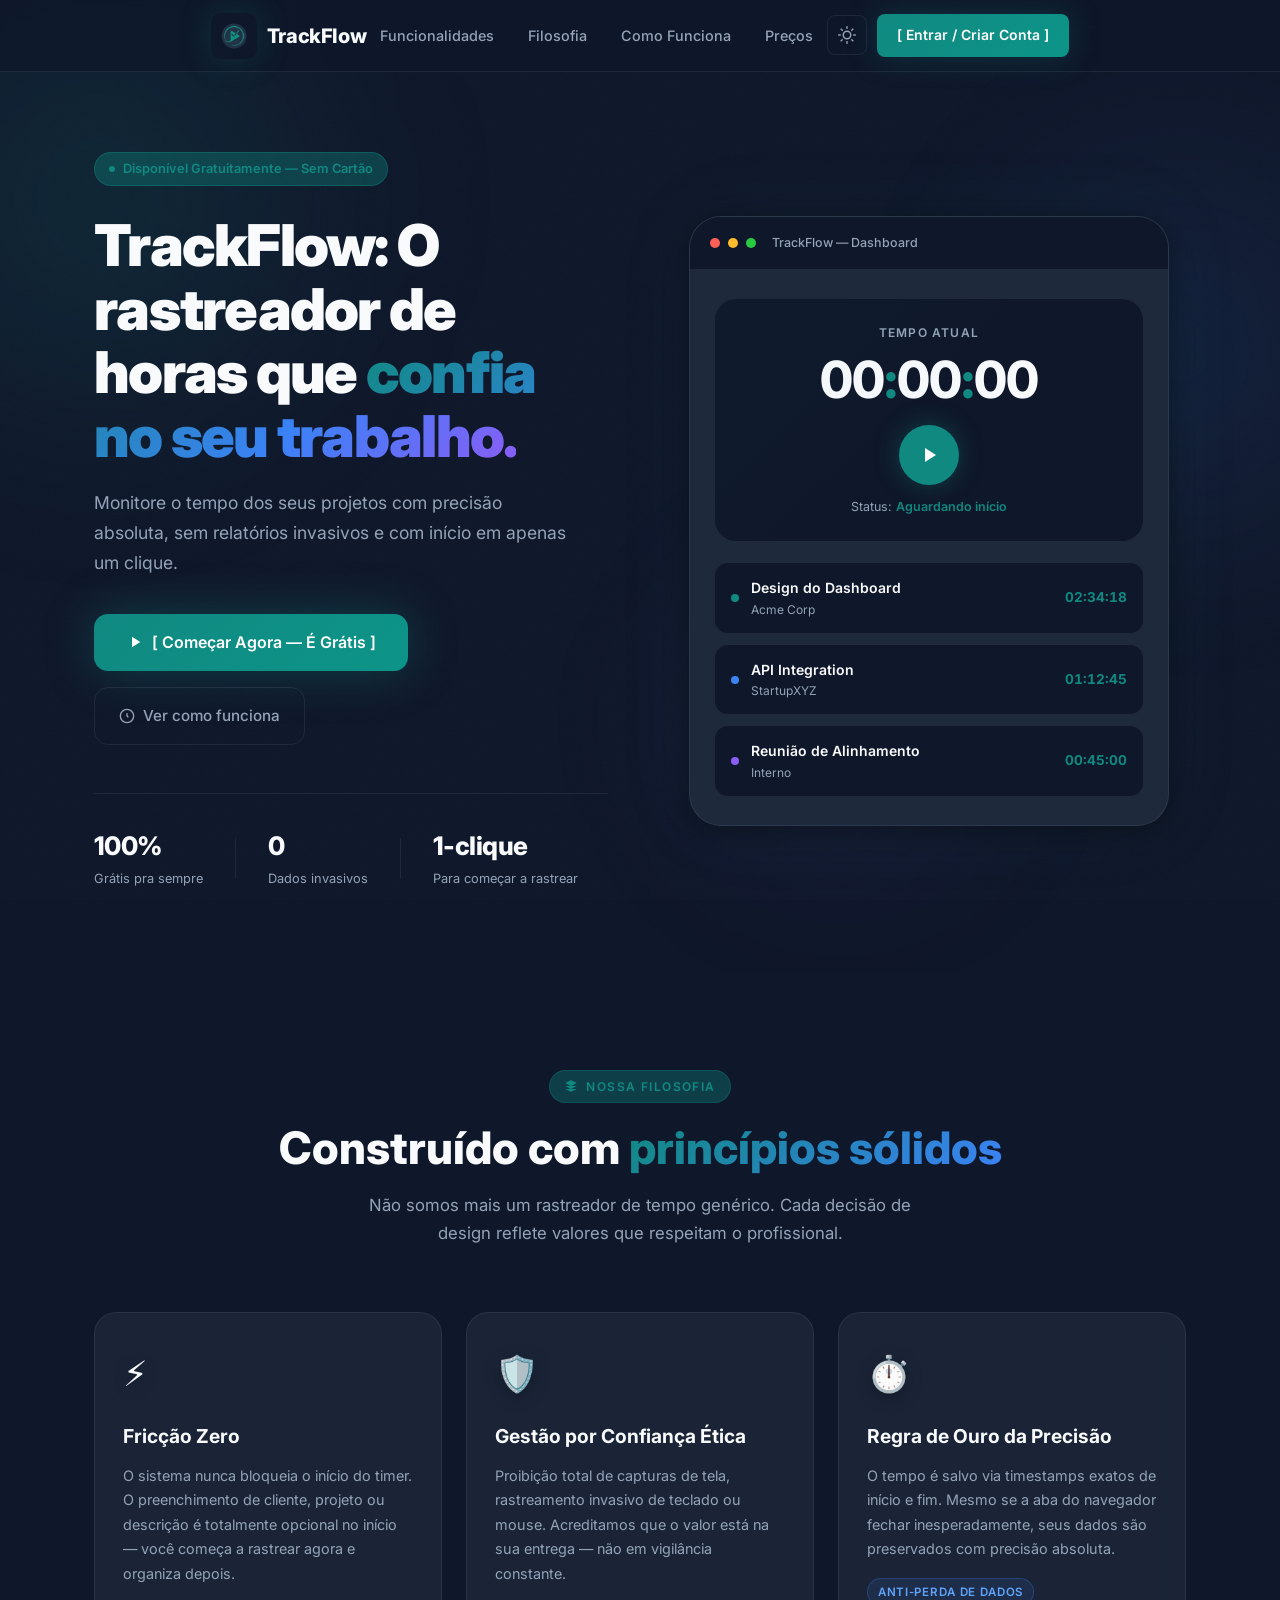
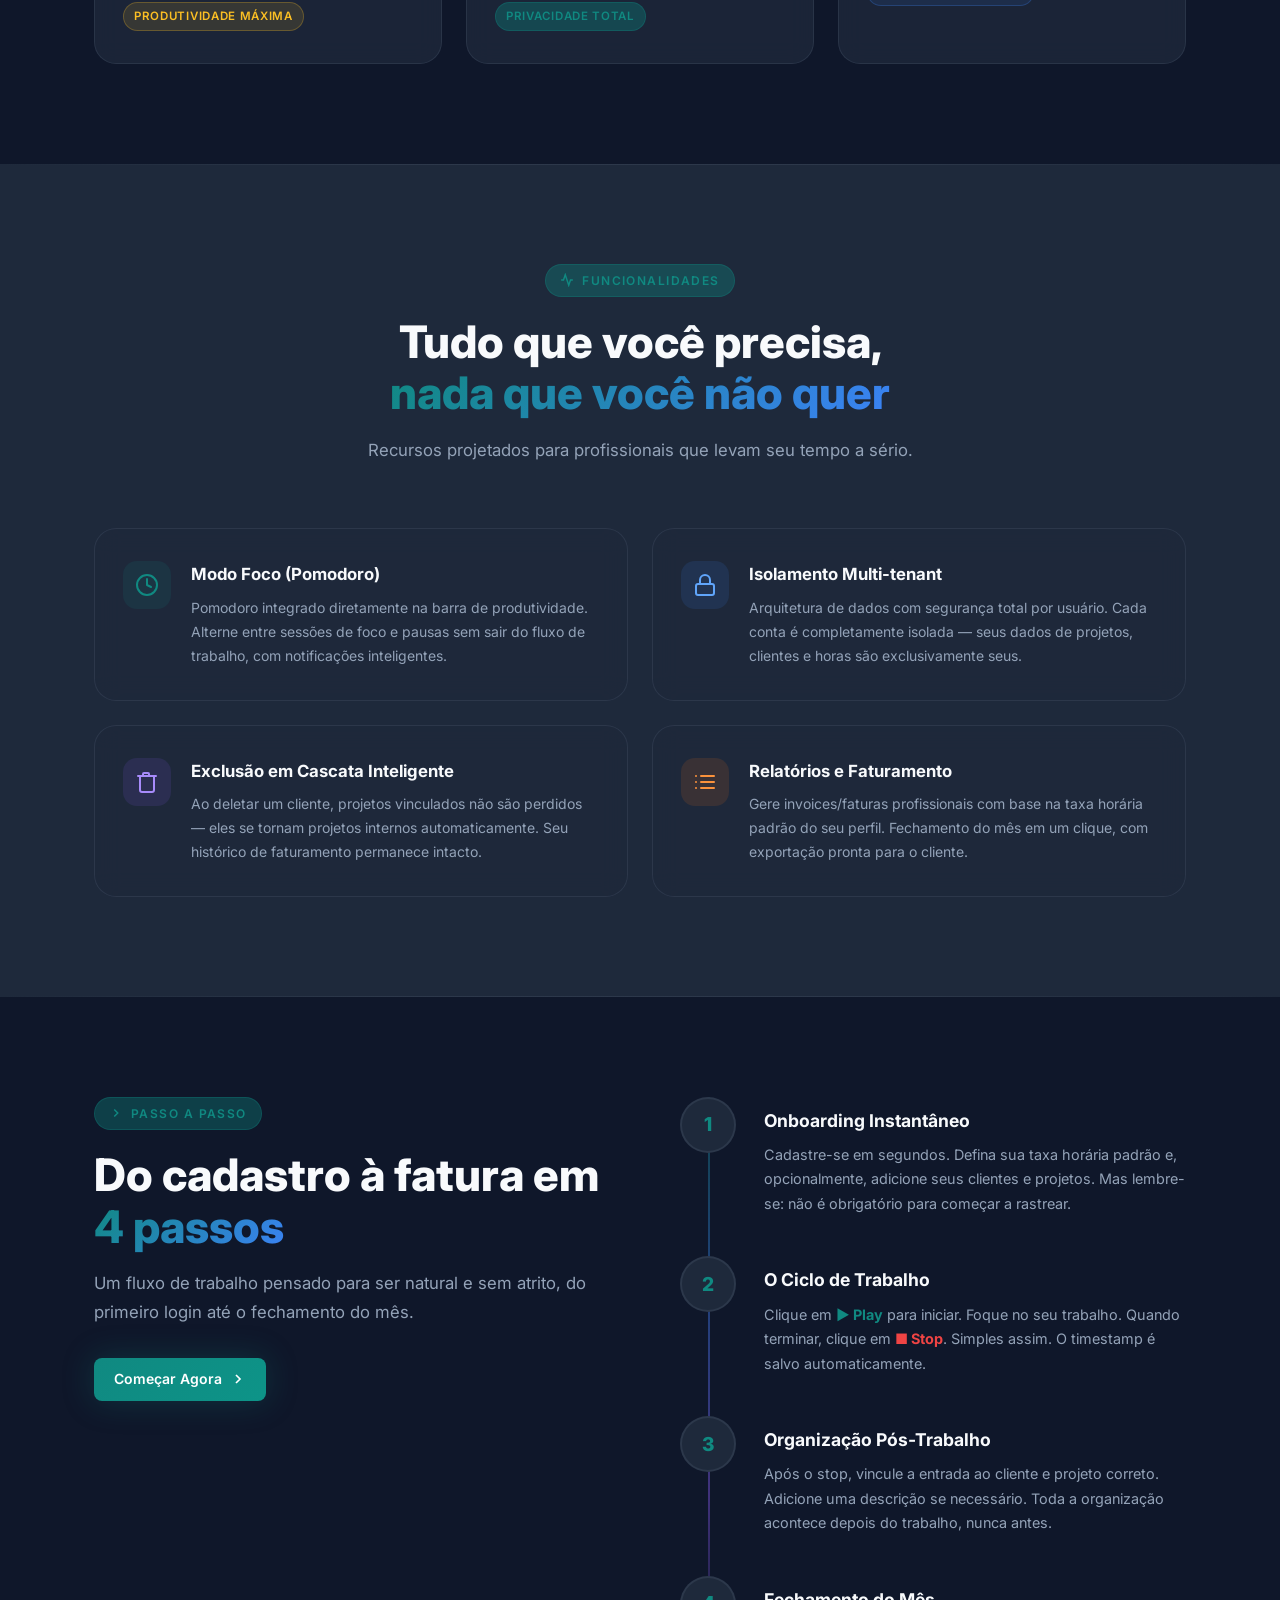
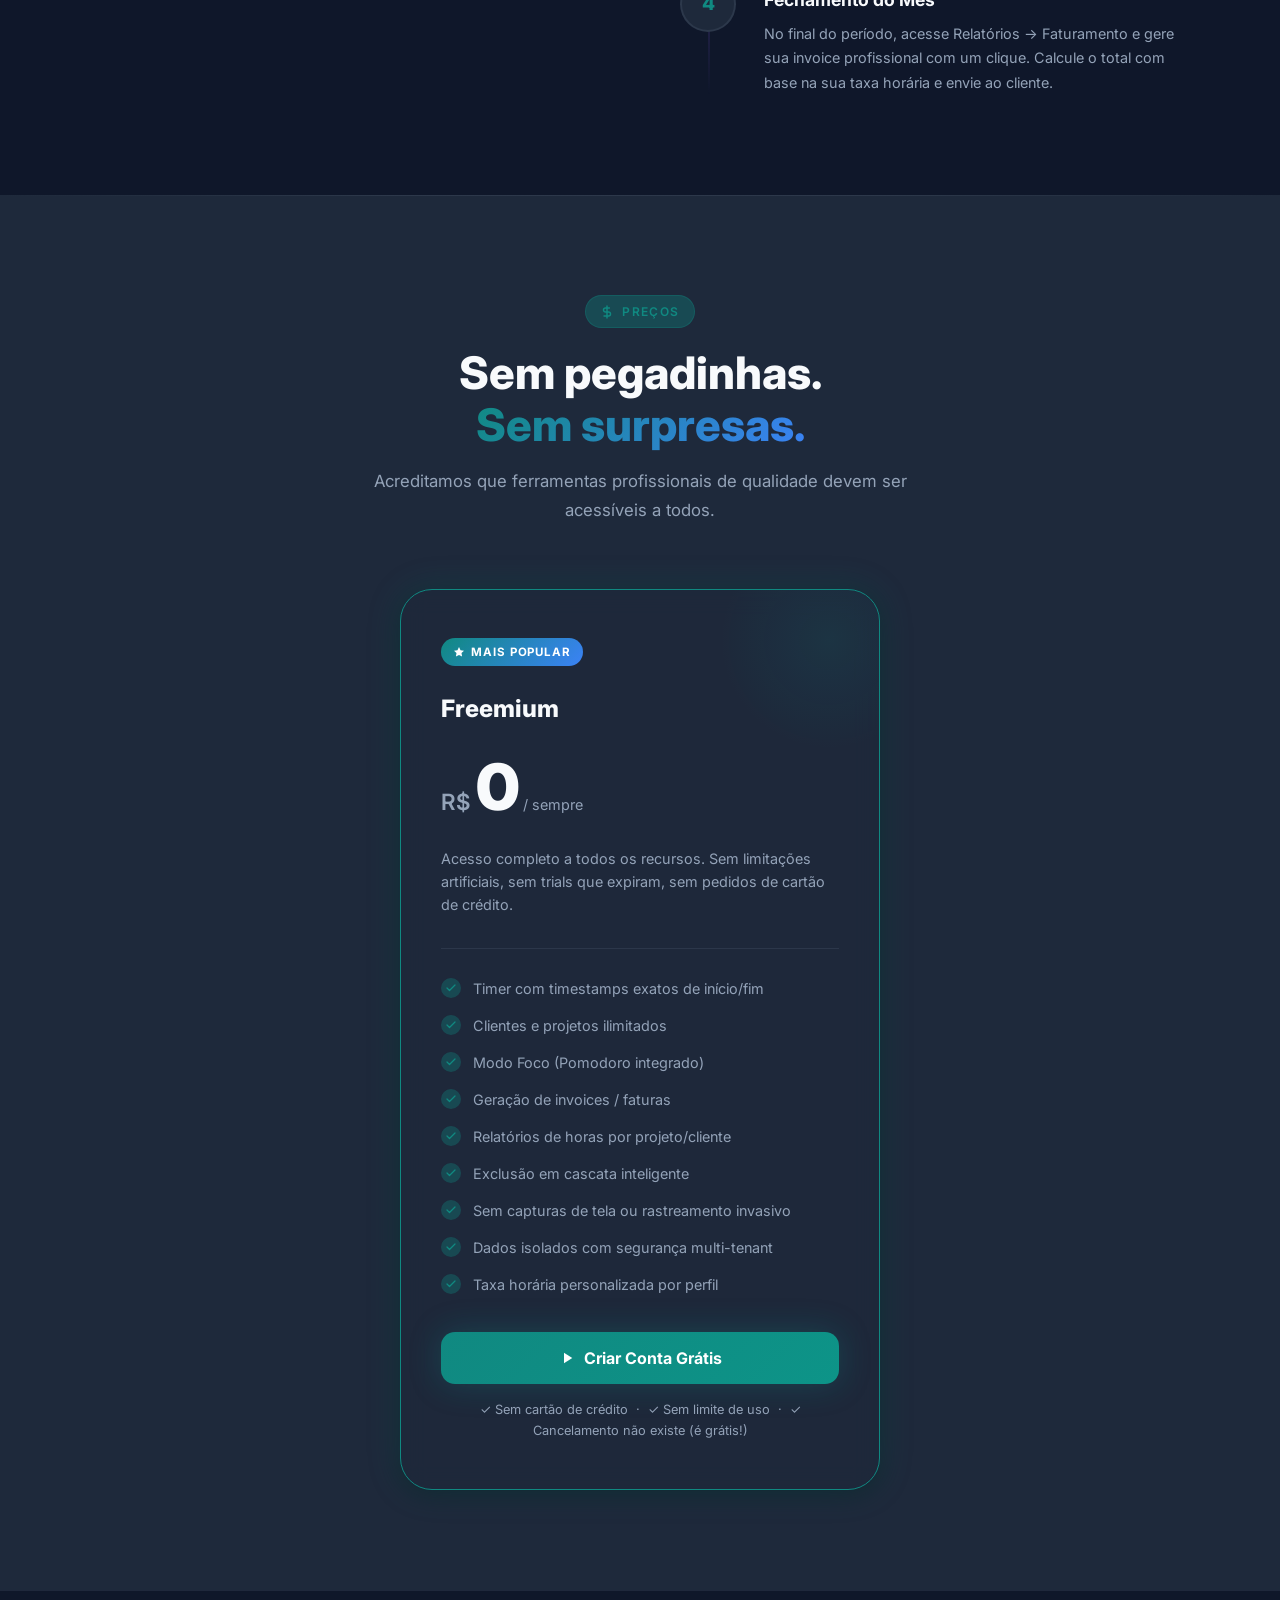
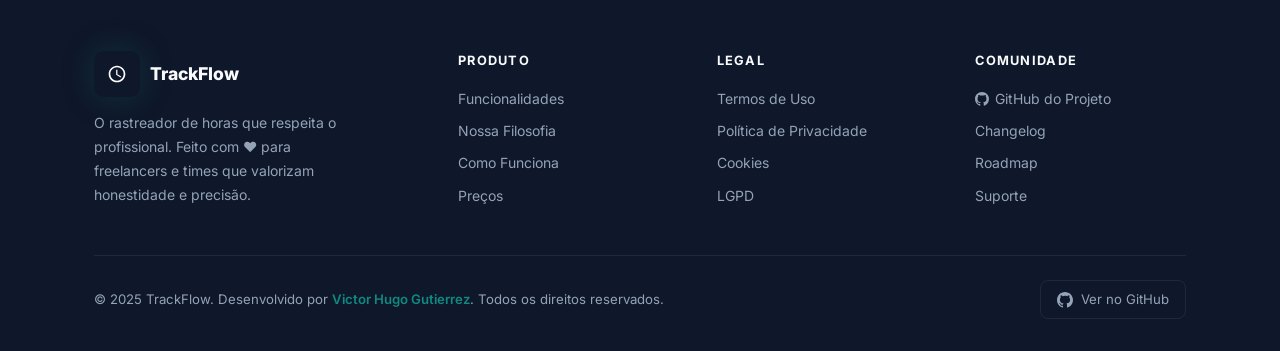
==== public/index.html @ fea6abd0 "feat: Adicionando firebase hosting 2026 05 27  Adicionando firebase hosting" ====
<!doctype html>
<html lang="pt-BR" data-theme="dark">
  <head>
    <meta charset="UTF-8" />
    <meta name="viewport" content="width=device-width, initial-scale=1.0" />
    <meta
      name="description"
      content="TrackFlow — O rastreador de horas que confia no seu trabalho. Monitore o tempo dos seus projetos com precisão absoluta, sem relatórios invasivos e com início em apenas um clique."
    />
    <meta
      name="keywords"
      content="time tracking, rastreador de horas, produtividade, freelancer, projetos, faturamento"
    />
    <meta name="author" content="Victor Hugo Gutierrez" />
    <meta
      property="og:title"
      content="TrackFlow — Rastreador de Horas Profissional"
    />
    <meta
      property="og:description"
      content="Monitore o tempo dos seus projetos com precisão absoluta, sem relatórios invasivos."
    />
    <title>TrackFlow — O rastreador de horas que confia no seu trabalho</title>

    <link rel="preconnect" href="https://fonts.googleapis.com" />
    <link rel="preconnect" href="https://fonts.gstatic.com" crossorigin />
    <link
      href="https://fonts.googleapis.com/css2?family=Inter:wght@300;400;500;600;700;800;900&display=swap"
      rel="stylesheet"
    />
    <link rel="stylesheet" href="css/style.css" />
  </head>

  <body>
    <header id="header" role="banner">
      <div class="container">
        <nav
          class="nav-inner"
          role="navigation"
          aria-label="Navegação principal"
        >
          <a
            href="#hero"
            class="nav-logo"
            aria-label="TrackFlow - Página inicial"
          >
            <div class="nav-logo-icon" aria-hidden="true">
              <img src="images/Trackflow.png" alt="ícone Trackflow" />
            </div>
            TrackFlow
          </a>

          <ul class="nav-links" role="list">
            <li><a href="#funcionalidades">Funcionalidades</a></li>
            <li><a href="#filosofia">Filosofia</a></li>
            <li><a href="#como-funciona">Como Funciona</a></li>
            <li><a href="#precos">Preços</a></li>
          </ul>

          <div class="nav-actions">
            <button
              id="theme-toggle"
              aria-label="Alternar tema claro/escuro"
              title="Alternar tema"
            >
              <svg
                id="icon-sun"
                viewBox="0 0 24 24"
                fill="none"
                stroke="currentColor"
                stroke-width="2"
                stroke-linecap="round"
                stroke-linejoin="round"
                aria-hidden="true"
              >
                <circle cx="12" cy="12" r="5" />
                <line x1="12" y1="1" x2="12" y2="3" />
                <line x1="12" y1="21" x2="12" y2="23" />
                <line x1="4.22" y1="4.22" x2="5.64" y2="5.64" />
                <line x1="18.36" y1="18.36" x2="19.78" y2="19.78" />
                <line x1="1" y1="12" x2="3" y2="12" />
                <line x1="21" y1="12" x2="23" y2="12" />
                <line x1="4.22" y1="19.78" x2="5.64" y2="18.36" />
                <line x1="18.36" y1="5.64" x2="19.78" y2="4.22" />
              </svg>
              <svg
                id="icon-moon"
                viewBox="0 0 24 24"
                fill="none"
                stroke="currentColor"
                stroke-width="2"
                stroke-linecap="round"
                stroke-linejoin="round"
                aria-hidden="true"
                style="display: none"
              >
                <path d="M21 12.79A9 9 0 1 1 11.21 3 7 7 0 0 0 21 12.79z" />
              </svg>
            </button>

            <a href="./login.html" class="btn-cta nav-cta" id="nav-cta">
              [ Entrar / Criar Conta ]
            </a>

            <button
              class="hamburger"
              id="hamburger"
              aria-label="Abrir menu"
              aria-expanded="false"
              aria-controls="mobile-menu"
            >
              <span></span>
              <span></span>
              <span></span>
            </button>
          </div>
        </nav>
      </div>
    </header>

    <!-- Mobile Menu -->
    <nav
      id="mobile-menu"
      class="mobile-menu"
      role="navigation"
      aria-label="Menu mobile"
      aria-hidden="true"
    >
      <a href="#funcionalidades">Funcionalidades</a>
      <a href="#filosofia">Filosofia</a>
      <a href="#como-funciona">Como Funciona</a>
      <a href="#precos">Preços</a>
      <a href="#precos" class="btn-cta">[ Entrar / Criar Conta ]</a>
    </nav>

    <main>
      <!-- ==================== HERO ==================== -->
      <section id="hero" aria-labelledby="hero-title">
        <div class="hero-blob hero-blob-1" aria-hidden="true"></div>
        <div class="hero-blob hero-blob-2" aria-hidden="true"></div>
        <div class="hero-blob hero-blob-3" aria-hidden="true"></div>

        <div class="container">
          <div class="hero-inner">
            <div class="hero-content">
              <div class="hero-badge" aria-label="Disponível gratuitamente">
                <span class="hero-badge-dot" aria-hidden="true"></span>
                Disponível Gratuitamente — Sem Cartão
              </div>

              <h1 class="hero-title" id="hero-title">
                TrackFlow: O rastreador de horas que
                <span class="highlight">confia no seu trabalho.</span>
              </h1>

              <p class="hero-subtitle">
                Monitore o tempo dos seus projetos com precisão absoluta, sem
                relatórios invasivos e com início em apenas um clique.
              </p>

              <div class="hero-cta-group">
                <a
                  href="#precos"
                  class="btn-cta btn-cta-large"
                  id="hero-cta-btn"
                >
                  <svg
                    width="18"
                    height="18"
                    viewBox="0 0 24 24"
                    fill="currentColor"
                    aria-hidden="true"
                  >
                    <path d="M8 5v14l11-7z" />
                  </svg>
                  [ Começar Agora — É Grátis ]
                </a>
                <a href="#como-funciona" class="btn-secondary">
                  <svg
                    width="16"
                    height="16"
                    viewBox="0 0 24 24"
                    fill="none"
                    stroke="currentColor"
                    stroke-width="2"
                    aria-hidden="true"
                  >
                    <circle cx="12" cy="12" r="10" />
                    <polyline points="12,8 12,12 14,14" />
                  </svg>
                  Ver como funciona
                </a>
              </div>

              <div
                class="hero-stats"
                role="list"
                aria-label="Estatísticas do produto"
              >
                <div class="hero-stat" role="listitem">
                  <div class="hero-stat-num">100%</div>
                  <div class="hero-stat-label">Grátis pra sempre</div>
                </div>
                <div class="stat-divider" aria-hidden="true"></div>
                <div class="hero-stat" role="listitem">
                  <div class="hero-stat-num">0</div>
                  <div class="hero-stat-label">Dados invasivos</div>
                </div>
                <div class="stat-divider" aria-hidden="true"></div>
                <div class="hero-stat" role="listitem">
                  <div class="hero-stat-num">1-clique</div>
                  <div class="hero-stat-label">Para começar a rastrear</div>
                </div>
              </div>
            </div>

            <!-- App Mockup -->
            <div class="hero-mockup" aria-hidden="true">
              <div class="mockup-glow"></div>
              <div class="app-window">
                <div class="app-window-bar">
                  <span class="window-dot red"></span>
                  <span class="window-dot yellow"></span>
                  <span class="window-dot green"></span>
                  <span class="window-title">TrackFlow — Dashboard</span>
                </div>
                <div class="app-content">
                  <div class="timer-widget">
                    <div class="timer-label">Tempo Atual</div>
                    <div
                      class="timer-display"
                      id="mockup-timer"
                      aria-live="polite"
                    >
                      <span id="timer-h">00</span><span class="colon">:</span
                      ><span id="timer-m">00</span><span class="colon">:</span
                      ><span id="timer-s">00</span>
                    </div>
                    <button
                      class="timer-btn"
                      id="mockup-play-btn"
                      aria-label="Iniciar ou parar cronômetro"
                    >
                      <!-- Play Icon -->
                      <svg
                        id="play-icon"
                        viewBox="0 0 24 24"
                        aria-hidden="true"
                      >
                        <path d="M8 5v14l11-7z" />
                      </svg>
                      <!-- Stop Icon -->
                      <svg
                        id="stop-icon"
                        viewBox="0 0 24 24"
                        aria-hidden="true"
                        style="display: none"
                      >
                        <rect x="6" y="6" width="12" height="12" />
                      </svg>
                    </button>
                    <div class="timer-status" id="timer-status">
                      Status: <span>Aguardando início</span>
                    </div>
                  </div>

                  <div
                    class="project-list"
                    role="list"
                    aria-label="Entradas de tempo recentes"
                  >
                    <div class="project-item" role="listitem">
                      <div class="project-info">
                        <div
                          class="project-color"
                          style="background: #108981"
                        ></div>
                        <div>
                          <div class="project-name">Design do Dashboard</div>
                          <div class="project-client">Acme Corp</div>
                        </div>
                      </div>
                      <div class="project-time">02:34:18</div>
                    </div>
                    <div class="project-item" role="listitem">
                      <div class="project-info">
                        <div
                          class="project-color"
                          style="background: #3b82f6"
                        ></div>
                        <div>
                          <div class="project-name">API Integration</div>
                          <div class="project-client">StartupXYZ</div>
                        </div>
                      </div>
                      <div class="project-time">01:12:45</div>
                    </div>
                    <div class="project-item" role="listitem">
                      <div class="project-info">
                        <div
                          class="project-color"
                          style="background: #8b5cf6"
                        ></div>
                        <div>
                          <div class="project-name">Reunião de Alinhamento</div>
                          <div class="project-client">Interno</div>
                        </div>
                      </div>
                      <div class="project-time">00:45:00</div>
                    </div>
                  </div>
                </div>
              </div>
            </div>
          </div>
        </div>
      </section>

      <!-- ==================== PHILOSOPHY ==================== -->
      <section id="filosofia" aria-labelledby="filosofia-title">
        <div class="container">
          <header class="section-header reveal">
            <div class="section-label" aria-hidden="true">
              <svg
                width="14"
                height="14"
                viewBox="0 0 24 24"
                fill="currentColor"
              >
                <path
                  d="M12 2L2 7l10 5 10-5-10-5zM2 17l10 5 10-5M2 12l10 5 10-5"
                />
              </svg>
              Nossa Filosofia
            </div>
            <h2 class="section-title" id="filosofia-title">
              Construído com
              <span class="gradient-text">princípios sólidos</span>
            </h2>
            <p class="section-sub">
              Não somos mais um rastreador de tempo genérico. Cada decisão de
              design reflete valores que respeitam o profissional.
            </p>
          </header>

          <div class="philosophy-grid">
            <article class="phil-card reveal reveal-delay-1">
              <span class="phil-icon" role="img" aria-label="Raio elétrico"
                >⚡</span
              >
              <h3 class="phil-title">Fricção Zero</h3>
              <p class="phil-desc">
                O sistema nunca bloqueia o início do timer. O preenchimento de
                cliente, projeto ou descrição é totalmente opcional no início —
                você começa a rastrear agora e organiza depois.
              </p>
              <span class="phil-tag yellow">Produtividade Máxima</span>
            </article>

            <article class="phil-card reveal reveal-delay-2">
              <span class="phil-icon" role="img" aria-label="Escudo">🛡️</span>
              <h3 class="phil-title">Gestão por Confiança Ética</h3>
              <p class="phil-desc">
                Proibição total de capturas de tela, rastreamento invasivo de
                teclado ou mouse. Acreditamos que o valor está na sua entrega —
                não em vigilância constante.
              </p>
              <span class="phil-tag green">Privacidade Total</span>
            </article>

            <article class="phil-card reveal reveal-delay-3">
              <span class="phil-icon" role="img" aria-label="Cronômetro"
                >⏱️</span
              >
              <h3 class="phil-title">Regra de Ouro da Precisão</h3>
              <p class="phil-desc">
                O tempo é salvo via timestamps exatos de início e fim. Mesmo se
                a aba do navegador fechar inesperadamente, seus dados são
                preservados com precisão absoluta.
              </p>
              <span class="phil-tag blue">Anti-perda de Dados</span>
            </article>
          </div>
        </div>
      </section>

      <!-- ==================== FEATURES ==================== -->
      <section id="funcionalidades" aria-labelledby="funcionalidades-title">
        <div class="container">
          <header class="section-header reveal">
            <div class="section-label" aria-hidden="true">
              <svg
                width="14"
                height="14"
                viewBox="0 0 24 24"
                fill="none"
                stroke="currentColor"
                stroke-width="2.5"
              >
                <polyline points="22 12 18 12 15 21 9 3 6 12 2 12" />
              </svg>
              Funcionalidades
            </div>
            <h2 class="section-title" id="funcionalidades-title">
              Tudo que você precisa,<br /><span class="gradient-text"
                >nada que você não quer</span
              >
            </h2>
            <p class="section-sub">
              Recursos projetados para profissionais que levam seu tempo a
              sério.
            </p>
          </header>

          <div class="features-grid">
            <article class="feature-card reveal reveal-delay-1">
              <div class="feature-icon-wrap feat-teal" aria-hidden="true">
                <svg
                  viewBox="0 0 24 24"
                  fill="none"
                  stroke="currentColor"
                  stroke-width="2"
                  stroke-linecap="round"
                  stroke-linejoin="round"
                >
                  <circle cx="12" cy="12" r="10" />
                  <polyline points="12,6 12,12 16,14" />
                </svg>
              </div>
              <div class="feature-body">
                <h3 class="feature-title">Modo Foco (Pomodoro)</h3>
                <p class="feature-desc">
                  Pomodoro integrado diretamente na barra de produtividade.
                  Alterne entre sessões de foco e pausas sem sair do fluxo de
                  trabalho, com notificações inteligentes.
                </p>
              </div>
            </article>

            <article class="feature-card reveal reveal-delay-2">
              <div class="feature-icon-wrap feat-blue" aria-hidden="true">
                <svg
                  viewBox="0 0 24 24"
                  fill="none"
                  stroke="currentColor"
                  stroke-width="2"
                  stroke-linecap="round"
                  stroke-linejoin="round"
                >
                  <rect x="3" y="11" width="18" height="11" rx="2" ry="2" />
                  <path d="M7 11V7a5 5 0 0 1 10 0v4" />
                </svg>
              </div>
              <div class="feature-body">
                <h3 class="feature-title">Isolamento Multi-tenant</h3>
                <p class="feature-desc">
                  Arquitetura de dados com segurança total por usuário. Cada
                  conta é completamente isolada — seus dados de projetos,
                  clientes e horas são exclusivamente seus.
                </p>
              </div>
            </article>

            <article class="feature-card reveal reveal-delay-1">
              <div class="feature-icon-wrap feat-purple" aria-hidden="true">
                <svg
                  viewBox="0 0 24 24"
                  fill="none"
                  stroke="currentColor"
                  stroke-width="2"
                  stroke-linecap="round"
                  stroke-linejoin="round"
                >
                  <polyline points="3 6 5 6 21 6" />
                  <path
                    d="M19 6v14a2 2 0 0 1-2 2H7a2 2 0 0 1-2-2V6m3 0V4a1 1 0 0 1 1-1h4a1 1 0 0 1 1 1v2"
                  />
                </svg>
              </div>
              <div class="feature-body">
                <h3 class="feature-title">Exclusão em Cascata Inteligente</h3>
                <p class="feature-desc">
                  Ao deletar um cliente, projetos vinculados não são perdidos —
                  eles se tornam projetos internos automaticamente. Seu
                  histórico de faturamento permanece intacto.
                </p>
              </div>
            </article>

            <article class="feature-card reveal reveal-delay-2">
              <div class="feature-icon-wrap feat-orange" aria-hidden="true">
                <svg
                  viewBox="0 0 24 24"
                  fill="none"
                  stroke="currentColor"
                  stroke-width="2"
                  stroke-linecap="round"
                  stroke-linejoin="round"
                >
                  <line x1="8" y1="6" x2="21" y2="6" />
                  <line x1="8" y1="12" x2="21" y2="12" />
                  <line x1="8" y1="18" x2="21" y2="18" />
                  <line x1="3" y1="6" x2="3.01" y2="6" />
                  <line x1="3" y1="12" x2="3.01" y2="12" />
                  <line x1="3" y1="18" x2="3.01" y2="18" />
                </svg>
              </div>
              <div class="feature-body">
                <h3 class="feature-title">Relatórios e Faturamento</h3>
                <p class="feature-desc">
                  Gere invoices/faturas profissionais com base na taxa horária
                  padrão do seu perfil. Fechamento do mês em um clique, com
                  exportação pronta para o cliente.
                </p>
              </div>
            </article>
          </div>
        </div>
      </section>

      <!-- ==================== HOW IT WORKS ==================== -->
      <section id="como-funciona" aria-labelledby="como-funciona-title">
        <div class="container">
          <div
            style="
              display: grid;
              grid-template-columns: 1fr 1fr;
              gap: 80px;
              align-items: start;
            "
          >
            <header class="reveal" style="position: sticky; top: 120px">
              <div class="section-label" aria-hidden="true">
                <svg
                  width="14"
                  height="14"
                  viewBox="0 0 24 24"
                  fill="none"
                  stroke="currentColor"
                  stroke-width="2.5"
                >
                  <polyline points="9 18 15 12 9 6" />
                </svg>
                Passo a Passo
              </div>
              <h2 class="section-title" id="como-funciona-title">
                Do cadastro à fatura em
                <span class="gradient-text">4 passos</span>
              </h2>
              <p class="section-sub" style="margin-bottom: 32px">
                Um fluxo de trabalho pensado para ser natural e sem atrito, do
                primeiro login até o fechamento do mês.
              </p>
              <a href="#precos" class="btn-cta" style="display: inline-flex">
                Começar Agora
                <svg
                  width="16"
                  height="16"
                  viewBox="0 0 24 24"
                  fill="none"
                  stroke="currentColor"
                  stroke-width="2.5"
                  aria-hidden="true"
                >
                  <polyline points="9 18 15 12 9 6" />
                </svg>
              </a>
            </header>

            <div class="timeline" aria-label="Como funciona o TrackFlow">
              <article class="timeline-item reveal">
                <div class="timeline-node" aria-label="Passo 1">1</div>
                <div class="timeline-body">
                  <h3 class="timeline-title">Onboarding Instantâneo</h3>
                  <p class="timeline-desc">
                    Cadastre-se em segundos. Defina sua taxa horária padrão e,
                    opcionalmente, adicione seus clientes e projetos. Mas
                    lembre-se: não é obrigatório para começar a rastrear.
                  </p>
                </div>
              </article>

              <article class="timeline-item reveal reveal-delay-1">
                <div class="timeline-node" aria-label="Passo 2">2</div>
                <div class="timeline-body">
                  <h3 class="timeline-title">O Ciclo de Trabalho</h3>
                  <p class="timeline-desc">
                    Clique em
                    <strong style="color: var(--play-color)">▶ Play</strong>
                    para iniciar. Foque no seu trabalho. Quando terminar, clique
                    em <strong style="color: var(--stop-color)">■ Stop</strong>.
                    Simples assim. O timestamp é salvo automaticamente.
                  </p>
                </div>
              </article>

              <article class="timeline-item reveal reveal-delay-2">
                <div class="timeline-node" aria-label="Passo 3">3</div>
                <div class="timeline-body">
                  <h3 class="timeline-title">Organização Pós-Trabalho</h3>
                  <p class="timeline-desc">
                    Após o stop, vincule a entrada ao cliente e projeto correto.
                    Adicione uma descrição se necessário. Toda a organização
                    acontece depois do trabalho, nunca antes.
                  </p>
                </div>
              </article>

              <article class="timeline-item reveal reveal-delay-3">
                <div class="timeline-node" aria-label="Passo 4">4</div>
                <div class="timeline-body">
                  <h3 class="timeline-title">Fechamento do Mês</h3>
                  <p class="timeline-desc">
                    No final do período, acesse Relatórios → Faturamento e gere
                    sua invoice profissional com um clique. Calcule o total com
                    base na sua taxa horária e envie ao cliente.
                  </p>
                </div>
              </article>
            </div>
          </div>
        </div>
      </section>

      <!-- ==================== PRICING ==================== -->
      <section id="precos" aria-labelledby="precos-title">
        <div class="container">
          <header class="section-header reveal">
            <div class="section-label" aria-hidden="true">
              <svg
                width="14"
                height="14"
                viewBox="0 0 24 24"
                fill="none"
                stroke="currentColor"
                stroke-width="2.5"
              >
                <line x1="12" y1="1" x2="12" y2="23" />
                <path d="M17 5H9.5a3.5 3.5 0 0 0 0 7h5a3.5 3.5 0 0 1 0 7H6" />
              </svg>
              Preços
            </div>
            <h2 class="section-title" id="precos-title">
              Sem pegadinhas.<br /><span class="gradient-text"
                >Sem surpresas.</span
              >
            </h2>
            <p class="section-sub">
              Acreditamos que ferramentas profissionais de qualidade devem ser
              acessíveis a todos.
            </p>
          </header>

          <div class="pricing-wrapper">
            <div class="pricing-card reveal">
              <div class="pricing-badge">
                <svg
                  width="12"
                  height="12"
                  viewBox="0 0 24 24"
                  fill="currentColor"
                  aria-hidden="true"
                >
                  <path
                    d="M12 2l3.09 6.26L22 9.27l-5 4.87 1.18 6.88L12 17.77l-6.18 3.25L7 14.14 2 9.27l6.91-1.01L12 2z"
                  />
                </svg>
                Mais Popular
              </div>
              <h3 class="pricing-plan-name">Freemium</h3>
              <div class="pricing-price-wrap">
                <span class="pricing-currency">R$</span>
                <span class="pricing-price">0</span>
                <span class="pricing-period">/ sempre</span>
              </div>
              <p class="pricing-desc">
                Acesso completo a todos os recursos. Sem limitações artificiais,
                sem trials que expiram, sem pedidos de cartão de crédito.
              </p>
              <div class="pricing-divider" aria-hidden="true"></div>
              <ul
                class="pricing-features"
                role="list"
                aria-label="Recursos incluídos"
              >
                <li class="pricing-feature">
                  <div class="pricing-check" aria-hidden="true">
                    <svg
                      viewBox="0 0 24 24"
                      fill="none"
                      stroke-width="2.5"
                      stroke-linecap="round"
                      stroke-linejoin="round"
                    >
                      <polyline points="20 6 9 17 4 12" />
                    </svg>
                  </div>
                  Timer com timestamps exatos de início/fim
                </li>
                <li class="pricing-feature">
                  <div class="pricing-check" aria-hidden="true">
                    <svg
                      viewBox="0 0 24 24"
                      fill="none"
                      stroke-width="2.5"
                      stroke-linecap="round"
                      stroke-linejoin="round"
                    >
                      <polyline points="20 6 9 17 4 12" />
                    </svg>
                  </div>
                  Clientes e projetos ilimitados
                </li>
                <li class="pricing-feature">
                  <div class="pricing-check" aria-hidden="true">
                    <svg
                      viewBox="0 0 24 24"
                      fill="none"
                      stroke-width="2.5"
                      stroke-linecap="round"
                      stroke-linejoin="round"
                    >
                      <polyline points="20 6 9 17 4 12" />
                    </svg>
                  </div>
                  Modo Foco (Pomodoro integrado)
                </li>
                <li class="pricing-feature">
                  <div class="pricing-check" aria-hidden="true">
                    <svg
                      viewBox="0 0 24 24"
                      fill="none"
                      stroke-width="2.5"
                      stroke-linecap="round"
                      stroke-linejoin="round"
                    >
                      <polyline points="20 6 9 17 4 12" />
                    </svg>
                  </div>
                  Geração de invoices / faturas
                </li>
                <li class="pricing-feature">
                  <div class="pricing-check" aria-hidden="true">
                    <svg
                      viewBox="0 0 24 24"
                      fill="none"
                      stroke-width="2.5"
                      stroke-linecap="round"
                      stroke-linejoin="round"
                    >
                      <polyline points="20 6 9 17 4 12" />
                    </svg>
                  </div>
                  Relatórios de horas por projeto/cliente
                </li>
                <li class="pricing-feature">
                  <div class="pricing-check" aria-hidden="true">
                    <svg
                      viewBox="0 0 24 24"
                      fill="none"
                      stroke-width="2.5"
                      stroke-linecap="round"
                      stroke-linejoin="round"
                    >
                      <polyline points="20 6 9 17 4 12" />
                    </svg>
                  </div>
                  Exclusão em cascata inteligente
                </li>
                <li class="pricing-feature">
                  <div class="pricing-check" aria-hidden="true">
                    <svg
                      viewBox="0 0 24 24"
                      fill="none"
                      stroke-width="2.5"
                      stroke-linecap="round"
                      stroke-linejoin="round"
                    >
                      <polyline points="20 6 9 17 4 12" />
                    </svg>
                  </div>
                  Sem capturas de tela ou rastreamento invasivo
                </li>
                <li class="pricing-feature">
                  <div class="pricing-check" aria-hidden="true">
                    <svg
                      viewBox="0 0 24 24"
                      fill="none"
                      stroke-width="2.5"
                      stroke-linecap="round"
                      stroke-linejoin="round"
                    >
                      <polyline points="20 6 9 17 4 12" />
                    </svg>
                  </div>
                  Dados isolados com segurança multi-tenant
                </li>
                <li class="pricing-feature">
                  <div class="pricing-check" aria-hidden="true">
                    <svg
                      viewBox="0 0 24 24"
                      fill="none"
                      stroke-width="2.5"
                      stroke-linecap="round"
                      stroke-linejoin="round"
                    >
                      <polyline points="20 6 9 17 4 12" />
                    </svg>
                  </div>
                  Taxa horária personalizada por perfil
                </li>
              </ul>

              <button
                class="pricing-cta"
                id="pricing-cta-btn"
                onclick="window.location.href = '#'"
              >
                <svg
                  width="18"
                  height="18"
                  viewBox="0 0 24 24"
                  fill="currentColor"
                  aria-hidden="true"
                >
                  <path d="M8 5v14l11-7z" />
                </svg>
                Criar Conta Grátis
              </button>
              <p
                class="pricing-note"
                aria-label="Sem necessidade de cartão de crédito"
              >
                ✓ Sem cartão de crédito &nbsp;·&nbsp; ✓ Sem limite de uso
                &nbsp;·&nbsp; ✓ Cancelamento não existe (é grátis!)
              </p>
            </div>
          </div>
        </div>
      </section>
    </main>

    <!-- ==================== FOOTER ==================== -->
    <footer id="footer" role="contentinfo">
      <div class="container">
        <div class="footer-inner">
          <div class="footer-brand">
            <div class="footer-logo">
              <div class="nav-logo-icon" aria-hidden="true">
                <svg viewBox="0 0 24 24" fill="white" width="20" height="20">
                  <path
                    d="M12 2C6.48 2 2 6.48 2 12s4.48 10 10 10 10-4.48 10-10S17.52 2 12 2zm0 18c-4.41 0-8-3.59-8-8s3.59-8 8-8 8 3.59 8 8-3.59 8-8 8zm.5-13H11v6l5.25 3.15.75-1.23-4.5-2.67V7z"
                  />
                </svg>
              </div>
              TrackFlow
            </div>
            <p class="footer-tagline">
              O rastreador de horas que respeita o profissional. Feito com ❤️
              para freelancers e times que valorizam honestidade e precisão.
            </p>
          </div>

          <div>
            <h4 class="footer-col-title">Produto</h4>
            <ul class="footer-links" role="list">
              <li><a href="#funcionalidades">Funcionalidades</a></li>
              <li><a href="#filosofia">Nossa Filosofia</a></li>
              <li><a href="#como-funciona">Como Funciona</a></li>
              <li><a href="#precos">Preços</a></li>
            </ul>
          </div>

          <div>
            <h4 class="footer-col-title">Legal</h4>
            <ul class="footer-links" role="list">
              <li><a href="#">Termos de Uso</a></li>
              <li><a href="#">Política de Privacidade</a></li>
              <li><a href="#">Cookies</a></li>
              <li><a href="#">LGPD</a></li>
            </ul>
          </div>

          <div>
            <h4 class="footer-col-title">Comunidade</h4>
            <ul class="footer-links" role="list">
              <li>
                <a
                  href="https://github.com"
                  target="_blank"
                  rel="noopener noreferrer"
                  aria-label="GitHub do projeto TrackFlow"
                >
                  <svg
                    width="14"
                    height="14"
                    viewBox="0 0 24 24"
                    fill="currentColor"
                    aria-hidden="true"
                  >
                    <path
                      d="M12 0C5.374 0 0 5.373 0 12c0 5.302 3.438 9.8 8.207 11.387.599.111.793-.261.793-.577v-2.234c-3.338.726-4.033-1.416-4.033-1.416-.546-1.387-1.333-1.756-1.333-1.756-1.089-.745.083-.729.083-.729 1.205.084 1.839 1.237 1.839 1.237 1.07 1.834 2.807 1.304 3.492.997.107-.775.418-1.305.762-1.604-2.665-.305-5.467-1.334-5.467-5.931 0-1.311.469-2.381 1.236-3.221-.124-.303-.535-1.524.117-3.176 0 0 1.008-.322 3.301 1.23A11.509 11.509 0 0 1 12 5.803c1.02.005 2.047.138 3.006.404 2.291-1.552 3.297-1.23 3.297-1.23.653 1.653.242 2.874.118 3.176.77.84 1.235 1.911 1.235 3.221 0 4.609-2.807 5.624-5.479 5.921.43.372.823 1.102.823 2.222v3.293c0 .319.192.694.801.576C20.566 21.797 24 17.3 24 12c0-6.627-5.373-12-12-12z"
                    />
                  </svg>
                  GitHub do Projeto
                </a>
              </li>
              <li><a href="#">Changelog</a></li>
              <li><a href="#">Roadmap</a></li>
              <li><a href="#">Suporte</a></li>
            </ul>
          </div>
        </div>

        <div class="footer-bottom">
          <p class="footer-copy">
            © 2025 TrackFlow. Desenvolvido por
            <a
              href="https://github.com"
              target="_blank"
              rel="noopener noreferrer"
              >Victor Hugo Gutierrez</a
            >. Todos os direitos reservados.
          </p>
          <a
            href="https://github.com"
            target="_blank"
            rel="noopener noreferrer"
            class="footer-gh"
            aria-label="Ver código no GitHub"
          >
            <svg viewBox="0 0 24 24" fill="currentColor" aria-hidden="true">
              <path
                d="M12 0C5.374 0 0 5.373 0 12c0 5.302 3.438 9.8 8.207 11.387.599.111.793-.261.793-.577v-2.234c-3.338.726-4.033-1.416-4.033-1.416-.546-1.387-1.333-1.756-1.333-1.756-1.089-.745.083-.729.083-.729 1.205.084 1.839 1.237 1.839 1.237 1.07 1.834 2.807 1.304 3.492.997.107-.775.418-1.305.762-1.604-2.665-.305-5.467-1.334-5.467-5.931 0-1.311.469-2.381 1.236-3.221-.124-.303-.535-1.524.117-3.176 0 0 1.008-.322 3.301 1.23A11.509 11.509 0 0 1 12 5.803c1.02.005 2.047.138 3.006.404 2.291-1.552 3.297-1.23 3.297-1.23.653 1.653.242 2.874.118 3.176.77.84 1.235 1.911 1.235 3.221 0 4.609-2.807 5.624-5.479 5.921.43.372.823 1.102.823 2.222v3.293c0 .319.192.694.801.576C20.566 21.797 24 17.3 24 12c0-6.627-5.373-12-12-12z"
              />
            </svg>
            Ver no GitHub
          </a>
        </div>
      </div>
    </footer>
    <script src="js/script.js"></script>
  </body>
</html>
---- public/css/style.css ----
:root {
  --bg-primary: #0f172a;
  --bg-secondary: #1e293b;
  --text-main: #f8fafc;
  --text-sub: #94a3b8;
  --play-color: #108981;
  --stop-color: #ef4444;

  --play-color-glow: rgba(16, 137, 129, 0.35);
  --stop-color-glow: rgba(239, 68, 68, 0.35);
  --accent-blue: #3b82f6;
  --accent-purple: #8b5cf6;

  --border-color: rgba(148, 163, 184, 0.12);
  --card-bg: rgba(30, 41, 59, 0.8);
  --glass-bg: rgba(15, 23, 42, 0.7);

  --radius-sm: 8px;
  --radius-md: 14px;
  --radius-lg: 22px;
  --radius-xl: 32px;

  --shadow-card: 0 4px 24px rgba(0, 0, 0, 0.4);
  --shadow-glow-play: 0 0 32px rgba(16, 137, 129, 0.25);
  --shadow-glow-stop: 0 0 32px rgba(239, 68, 68, 0.25);

  --transition: all 0.3s cubic-bezier(0.4, 0, 0.2, 1);

  --nav-height: 72px;
}

[data-theme="light"] {
  --bg-primary: #f1f5f9;
  --bg-secondary: #ffffff;
  --text-main: #0f172a;
  --text-sub: #64748b;
  --play-color: #059669;
  --stop-color: #dc2626;

  --play-color-glow: rgba(5, 150, 105, 0.2);
  --stop-color-glow: rgba(220, 38, 38, 0.2);

  --border-color: rgba(100, 116, 139, 0.15);
  --card-bg: rgba(255, 255, 255, 0.9);
  --glass-bg: rgba(241, 245, 249, 0.85);

  --shadow-card: 0 4px 24px rgba(0, 0, 0, 0.08);
  --shadow-glow-play: 0 0 32px rgba(5, 150, 105, 0.15);
  --shadow-glow-stop: 0 0 32px rgba(220, 38, 38, 0.15);
}

*,
*::before,
*::after {
  box-sizing: border-box;
  margin: 0;
  padding: 0;
}

html {
  scroll-behavior: smooth;
  font-size: 16px;
}

body {
  font-family:
    "Inter",
    system-ui,
    -apple-system,
    sans-serif;
  background-color: var(--bg-primary);
  color: var(--text-main);
  transition: var(--transition);
  line-height: 1.6;
  overflow-x: hidden;
}

a {
  text-decoration: none;
  color: inherit;
  transition: var(--transition);
}

ul {
  list-style: none;
}

img {
  max-width: 100%;
}

.container {
  max-width: 1140px;
  margin: 0 auto;
  padding: 0 24px;
}

.section-label {
  display: inline-flex;
  align-items: center;
  gap: 8px;
  font-size: 0.75rem;
  font-weight: 600;
  letter-spacing: 0.12em;
  text-transform: uppercase;
  color: var(--play-color);
  background: var(--play-color-glow);
  border: 1px solid rgba(16, 137, 129, 0.3);
  padding: 6px 14px;
  border-radius: 100px;
  margin-bottom: 20px;
}

[data-theme="light"] .section-label {
  border-color: rgba(5, 150, 105, 0.3);
}

.section-title {
  font-size: clamp(2rem, 4vw, 2.8rem);
  font-weight: 800;
  line-height: 1.15;
  color: var(--text-main);
  margin-bottom: 16px;
}

.section-sub {
  font-size: 1.05rem;
  color: var(--text-sub);
  max-width: 560px;
  line-height: 1.7;
}

.gradient-text {
  background: linear-gradient(
    135deg,
    var(--play-color) 0%,
    var(--accent-blue) 100%
  );
  -webkit-background-clip: text;
  -webkit-text-fill-color: transparent;
  background-clip: text;
}

body::before {
  content: "";
  position: fixed;
  inset: 0;
  pointer-events: none;
  z-index: 0;
  opacity: 0.025;
  background-image: url("data:image/svg+xml,%3Csvg viewBox='0 0 200 200' xmlns='http://www.w3.org/2000/svg'%3E%3Cfilter id='n'%3E%3CfeTurbulence type='fractalNoise' baseFrequency='0.75' numOctaves='4' stitchTiles='stitch'/%3E%3C/filter%3E%3Crect width='100%25' height='100%25' filter='url(%23n)'/%3E%3C/svg%3E");
  background-size: 200px 200px;
}

::-webkit-scrollbar {
  width: 6px;
}
::-webkit-scrollbar-track {
  background: var(--bg-primary);
}
::-webkit-scrollbar-thumb {
  background: var(--play-color);
  border-radius: 100px;
}

#header {
  position: fixed;
  top: 0;
  left: 0;
  right: 0;
  z-index: 1000;
  height: var(--nav-height);
  display: flex;
  align-items: center;
  background: var(--glass-bg);
  backdrop-filter: blur(20px);
  -webkit-backdrop-filter: blur(20px);
  border-bottom: 1px solid var(--border-color);
  transition: var(--transition);
}

#header.scrolled {
  box-shadow: 0 4px 32px rgba(0, 0, 0, 0.2);
}

.nav-inner {
  display: flex;
  align-items: center;
  justify-content: space-between;
  width: 100%;
}

/* Logo */
.nav-logo {
  display: flex;
  align-items: center;
  gap: 10px;
  font-size: 1.25rem;
  font-weight: 800;
  letter-spacing: -0.02em;
  color: var(--text-main);
}

.nav-logo-icon {
  width: 46px;
  height: 46px;
  border-radius: 10px;
  display: flex;
  align-items: center;
  justify-content: center;
  box-shadow: var(--shadow-glow-play);
}

.nav-logo-icon svg {
  width: 20px;
  height: 20px;
  fill: white;
}

.nav-links {
  display: flex;
  align-items: center;
  gap: 6px;
}

.nav-links a {
  font-size: 0.9rem;
  font-weight: 500;
  color: var(--text-sub);
  padding: 8px 14px;
  border-radius: var(--radius-sm);
  transition: var(--transition);
}

.nav-links a:hover {
  color: var(--text-main);
  background: var(--border-color);
}

.nav-actions {
  display: flex;
  align-items: center;
  gap: 10px;
}

#theme-toggle {
  width: 40px;
  height: 40px;
  border-radius: var(--radius-sm);
  border: 1px solid var(--border-color);
  background: transparent;
  color: var(--text-sub);
  cursor: pointer;
  display: flex;
  align-items: center;
  justify-content: center;
  transition: var(--transition);
}

#theme-toggle:hover {
  border-color: var(--play-color);
  color: var(--play-color);
  background: var(--play-color-glow);
}

#theme-toggle svg {
  width: 18px;
  height: 18px;
  transition: var(--transition);
}

.btn-cta {
  display: inline-flex;
  align-items: center;
  gap: 8px;
  padding: 10px 20px;
  background: linear-gradient(135deg, var(--play-color), #0d9488);
  color: #fff;
  font-size: 0.875rem;
  font-weight: 600;
  border-radius: var(--radius-sm);
  border: none;
  cursor: pointer;
  white-space: nowrap;
  transition: var(--transition);
  box-shadow: var(--shadow-glow-play);
  font-family: inherit;
}

.btn-cta:hover {
  transform: translateY(-1px);
  box-shadow: 0 8px 32px rgba(16, 137, 129, 0.4);
  filter: brightness(1.1);
}

.btn-cta:active {
  transform: translateY(0);
}

.btn-cta-large {
  padding: 16px 32px;
  font-size: 1rem;
  border-radius: var(--radius-md);
  box-shadow: 0 0 48px rgba(16, 137, 129, 0.35);
}

/* Hamburger */
.hamburger {
  display: none;
  flex-direction: column;
  gap: 5px;
  background: transparent;
  border: none;
  cursor: pointer;
  padding: 8px;
  border-radius: var(--radius-sm);
}

.hamburger span {
  display: block;
  width: 22px;
  height: 2px;
  background: var(--text-main);
  border-radius: 2px;
  transition: var(--transition);
}

.hamburger.active span:nth-child(1) {
  transform: translateY(7px) rotate(45deg);
}
.hamburger.active span:nth-child(2) {
  opacity: 0;
  transform: scaleX(0);
}
.hamburger.active span:nth-child(3) {
  transform: translateY(-7px) rotate(-45deg);
}

.mobile-menu {
  display: none;
  position: fixed;
  top: var(--nav-height);
  left: 0;
  right: 0;
  background: var(--bg-secondary);
  border-bottom: 1px solid var(--border-color);
  padding: 16px 24px 24px;
  z-index: 999;
  flex-direction: column;
  gap: 4px;
  box-shadow: 0 16px 48px rgba(0, 0, 0, 0.3);
}

.mobile-menu.open {
  display: flex;
}

.mobile-menu a {
  font-size: 1rem;
  font-weight: 500;
  color: var(--text-sub);
  padding: 12px 16px;
  border-radius: var(--radius-sm);
  transition: var(--transition);
}

.mobile-menu a:hover {
  color: var(--text-main);
  background: var(--border-color);
}

.mobile-menu .btn-cta {
  width: 100%;
  justify-content: center;
  margin-top: 8px;
}

#hero {
  min-height: 100vh;
  display: flex;
  align-items: center;
  padding-top: var(--nav-height);
  position: relative;
  overflow: hidden;
}

.hero-blob {
  position: absolute;
  border-radius: 50%;
  filter: blur(80px);
  pointer-events: none;
  z-index: 0;
  animation: blobFloat 8s ease-in-out infinite;
}

.hero-blob-1 {
  width: 600px;
  height: 600px;
  background: radial-gradient(
    circle,
    rgba(16, 137, 129, 0.18) 0%,
    transparent 70%
  );
  top: -100px;
  left: -200px;
  animation-delay: 0s;
}

.hero-blob-2 {
  width: 500px;
  height: 500px;
  background: radial-gradient(
    circle,
    rgba(59, 130, 246, 0.12) 0%,
    transparent 70%
  );
  top: 100px;
  right: -150px;
  animation-delay: -4s;
}

.hero-blob-3 {
  width: 400px;
  height: 400px;
  background: radial-gradient(
    circle,
    rgba(139, 92, 246, 0.1) 0%,
    transparent 70%
  );
  bottom: 50px;
  left: 50%;
  animation-delay: -2s;
}

@keyframes blobFloat {
  0%,
  100% {
    transform: translate(0, 0) scale(1);
  }
  33% {
    transform: translate(20px, -20px) scale(1.05);
  }
  66% {
    transform: translate(-15px, 15px) scale(0.97);
  }
}

.hero-inner {
  position: relative;
  z-index: 1;
  display: grid;
  grid-template-columns: 1fr 1fr;
  gap: 64px;
  align-items: center;
  padding: 80px 0;
}

.hero-content {
}

.hero-badge {
  display: inline-flex;
  align-items: center;
  gap: 8px;
  background: var(--play-color-glow);
  border: 1px solid rgba(16, 137, 129, 0.4);
  color: var(--play-color);
  font-size: 0.8rem;
  font-weight: 600;
  padding: 6px 14px;
  border-radius: 100px;
  margin-bottom: 28px;
  animation: fadeInUp 0.6s ease forwards;
}

.hero-badge-dot {
  width: 6px;
  height: 6px;
  background: var(--play-color);
  border-radius: 50%;
  animation: pulse 2s ease-in-out infinite;
}

@keyframes pulse {
  0%,
  100% {
    transform: scale(1);
    opacity: 1;
  }
  50% {
    transform: scale(1.5);
    opacity: 0.6;
  }
}

.hero-title {
  font-size: clamp(2.4rem, 5vw, 3.6rem);
  font-weight: 900;
  line-height: 1.1;
  letter-spacing: -0.03em;
  color: var(--text-main);
  margin-bottom: 20px;
  animation: fadeInUp 0.6s ease 0.1s both;
}

.hero-title .highlight {
  background: linear-gradient(
    135deg,
    var(--play-color) 0%,
    var(--accent-blue) 60%,
    var(--accent-purple) 100%
  );
  -webkit-background-clip: text;
  -webkit-text-fill-color: transparent;
  background-clip: text;
}

.hero-subtitle {
  font-size: 1.1rem;
  color: var(--text-sub);
  line-height: 1.7;
  margin-bottom: 36px;
  max-width: 480px;
  animation: fadeInUp 0.6s ease 0.2s both;
}

.hero-cta-group {
  display: flex;
  align-items: center;
  gap: 16px;
  flex-wrap: wrap;
  animation: fadeInUp 0.6s ease 0.3s both;
}

.btn-secondary {
  display: inline-flex;
  align-items: center;
  gap: 8px;
  padding: 16px 24px;
  background: transparent;
  color: var(--text-sub);
  font-size: 0.95rem;
  font-weight: 500;
  border-radius: var(--radius-md);
  border: 1px solid var(--border-color);
  cursor: pointer;
  font-family: inherit;
  transition: var(--transition);
}

.btn-secondary:hover {
  border-color: var(--text-sub);
  color: var(--text-main);
  background: var(--border-color);
}

.hero-stats {
  display: flex;
  align-items: center;
  gap: 32px;
  margin-top: 48px;
  padding-top: 32px;
  border-top: 1px solid var(--border-color);
  animation: fadeInUp 0.6s ease 0.4s both;
}

.hero-stat {
}

.hero-stat-num {
  font-size: 1.6rem;
  font-weight: 800;
  color: var(--text-main);
  letter-spacing: -0.02em;
}

.hero-stat-label {
  font-size: 0.8rem;
  color: var(--text-sub);
  margin-top: 2px;
}

.stat-divider {
  width: 1px;
  height: 40px;
  background: var(--border-color);
}

.hero-mockup {
  display: flex;
  justify-content: center;
  align-items: center;
  position: relative;
  animation: fadeInRight 0.8s ease 0.2s both;
}

@keyframes fadeInRight {
  from {
    opacity: 0;
    transform: translateX(30px);
  }
  to {
    opacity: 1;
    transform: translateX(0);
  }
}

@keyframes fadeInUp {
  from {
    opacity: 0;
    transform: translateY(20px);
  }
  to {
    opacity: 1;
    transform: translateY(0);
  }
}

.app-window {
  width: 100%;
  max-width: 480px;
  background: var(--bg-secondary);
  border-radius: var(--radius-xl);
  border: 1px solid var(--border-color);
  box-shadow:
    var(--shadow-card),
    0 0 80px rgba(16, 137, 129, 0.08);
  overflow: hidden;
  position: relative;
}

.app-window-bar {
  display: flex;
  align-items: center;
  gap: 8px;
  padding: 16px 20px;
  border-bottom: 1px solid var(--border-color);
  background: var(--bg-primary);
}

.window-dot {
  width: 10px;
  height: 10px;
  border-radius: 50%;
}

.window-dot.red {
  background: #ff5f57;
}
.window-dot.yellow {
  background: #ffbd2e;
}
.window-dot.green {
  background: #28ca41;
}

.window-title {
  font-size: 0.78rem;
  color: var(--text-sub);
  margin-left: 8px;
  font-weight: 500;
}

.app-content {
  padding: 28px 24px;
}

.timer-widget {
  background: var(--bg-primary);
  border: 1px solid var(--border-color);
  border-radius: var(--radius-lg);
  padding: 24px;
  margin-bottom: 20px;
  text-align: center;
  position: relative;
  overflow: hidden;
}

.timer-widget::before {
  content: "";
  position: absolute;
  inset: 0;
  background: linear-gradient(
    135deg,
    rgba(16, 137, 129, 0.04) 0%,
    transparent 60%
  );
}

.timer-label {
  font-size: 0.75rem;
  font-weight: 600;
  text-transform: uppercase;
  letter-spacing: 0.1em;
  color: var(--text-sub);
  margin-bottom: 12px;
}

.timer-display {
  font-size: 3.2rem;
  font-weight: 800;
  letter-spacing: -0.02em;
  color: var(--text-main);
  font-variant-numeric: tabular-nums;
  margin-bottom: 20px;
  line-height: 1;
}

.timer-display .colon {
  animation: colonBlink 1s step-end infinite;
  color: var(--play-color);
}

@keyframes colonBlink {
  0%,
  100% {
    opacity: 1;
  }
  50% {
    opacity: 0.2;
  }
}

.timer-btn {
  width: 60px;
  height: 60px;
  border-radius: 50%;
  border: none;
  background: var(--play-color);
  color: white;
  cursor: pointer;
  display: flex;
  align-items: center;
  justify-content: center;
  margin: 0 auto;
  transition: var(--transition);
  box-shadow:
    0 0 24px var(--play-color-glow),
    0 0 0 0 var(--play-color-glow);
  animation: playPulse 2.5s ease-in-out infinite;
  position: relative;
  z-index: 1;
}

@keyframes playPulse {
  0%,
  100% {
    box-shadow:
      0 0 24px var(--play-color-glow),
      0 0 0 0 var(--play-color-glow);
  }
  50% {
    box-shadow:
      0 0 32px var(--play-color-glow),
      0 0 0 12px rgba(16, 137, 129, 0);
  }
}

.timer-btn:hover {
  transform: scale(1.08);
  filter: brightness(1.15);
}

.timer-btn.running {
  background: var(--stop-color);
  animation: stopPulse 2.5s ease-in-out infinite;
}

@keyframes stopPulse {
  0%,
  100% {
    box-shadow:
      0 0 24px var(--stop-color-glow),
      0 0 0 0 var(--stop-color-glow);
  }
  50% {
    box-shadow:
      0 0 32px var(--stop-color-glow),
      0 0 0 12px rgba(239, 68, 68, 0);
  }
}

.timer-btn svg {
  width: 24px;
  height: 24px;
  fill: white;
}

.timer-status {
  font-size: 0.78rem;
  color: var(--text-sub);
  margin-top: 12px;
}

.timer-status span {
  color: var(--play-color);
  font-weight: 600;
}

.timer-status.active span {
  color: var(--stop-color);
}

.project-list {
  display: flex;
  flex-direction: column;
  gap: 10px;
}

.project-item {
  display: flex;
  align-items: center;
  justify-content: space-between;
  padding: 14px 16px;
  background: var(--bg-primary);
  border: 1px solid var(--border-color);
  border-radius: var(--radius-md);
  transition: var(--transition);
}

.project-item:hover {
  border-color: var(--play-color);
}

.project-info {
  display: flex;
  align-items: center;
  gap: 12px;
}

.project-color {
  width: 8px;
  height: 8px;
  border-radius: 50%;
}

.project-name {
  font-size: 0.875rem;
  font-weight: 600;
  color: var(--text-main);
}

.project-client {
  font-size: 0.75rem;
  color: var(--text-sub);
}

.project-time {
  font-size: 0.85rem;
  font-weight: 700;
  color: var(--play-color);
  font-variant-numeric: tabular-nums;
}

.mockup-glow {
  position: absolute;
  width: 350px;
  height: 350px;
  border-radius: 50%;
  background: radial-gradient(
    circle,
    rgba(16, 137, 129, 0.15) 0%,
    transparent 65%
  );
  filter: blur(40px);
  z-index: 0;
  animation: glowPulse 4s ease-in-out infinite;
}

@keyframes glowPulse {
  0%,
  100% {
    transform: scale(1);
    opacity: 0.8;
  }
  50% {
    transform: scale(1.1);
    opacity: 1;
  }
}

#filosofia {
  padding: 100px 0;
  position: relative;
}

.section-header {
  text-align: center;
  margin-bottom: 64px;
}

.section-header .section-sub {
  margin: 0 auto;
}

.philosophy-grid {
  display: grid;
  grid-template-columns: repeat(3, 1fr);
  gap: 24px;
}

.phil-card {
  background: var(--card-bg);
  border: 1px solid var(--border-color);
  border-radius: var(--radius-lg);
  padding: 32px 28px;
  position: relative;
  overflow: hidden;
  transition: var(--transition);
  cursor: default;
  backdrop-filter: blur(12px);
}

.phil-card::before {
  content: "";
  position: absolute;
  inset: 0;
  opacity: 0;
  transition: var(--transition);
}

.phil-card:nth-child(1)::before {
  background: linear-gradient(
    135deg,
    rgba(251, 191, 36, 0.06) 0%,
    transparent 60%
  );
}
.phil-card:nth-child(2)::before {
  background: linear-gradient(
    135deg,
    rgba(16, 137, 129, 0.06) 0%,
    transparent 60%
  );
}
.phil-card:nth-child(3)::before {
  background: linear-gradient(
    135deg,
    rgba(59, 130, 246, 0.06) 0%,
    transparent 60%
  );
}

.phil-card:hover {
  border-color: var(--play-color);
  transform: translateY(-6px);
  box-shadow:
    var(--shadow-card),
    0 16px 48px rgba(16, 137, 129, 0.12);
}

.phil-card:hover::before {
  opacity: 1;
}

.phil-icon {
  font-size: 2.2rem;
  margin-bottom: 20px;
  display: block;
  filter: drop-shadow(0 4px 8px rgba(0, 0, 0, 0.3));
}

.phil-title {
  font-size: 1.2rem;
  font-weight: 700;
  color: var(--text-main);
  margin-bottom: 12px;
}

.phil-desc {
  font-size: 0.9rem;
  color: var(--text-sub);
  line-height: 1.7;
}

.phil-tag {
  display: inline-block;
  margin-top: 16px;
  font-size: 0.72rem;
  font-weight: 600;
  letter-spacing: 0.06em;
  text-transform: uppercase;
  padding: 4px 10px;
  border-radius: 100px;
}

.phil-tag.yellow {
  background: rgba(251, 191, 36, 0.12);
  color: #fbbf24;
  border: 1px solid rgba(251, 191, 36, 0.25);
}
.phil-tag.green {
  background: var(--play-color-glow);
  color: var(--play-color);
  border: 1px solid rgba(16, 137, 129, 0.3);
}
.phil-tag.blue {
  background: rgba(59, 130, 246, 0.1);
  color: #60a5fa;
  border: 1px solid rgba(59, 130, 246, 0.25);
}

#funcionalidades {
  padding: 100px 0;
  background: var(--bg-secondary);
  position: relative;
}

#funcionalidades::before {
  content: "";
  position: absolute;
  top: 0;
  left: 0;
  right: 0;
  height: 1px;
  background: linear-gradient(
    90deg,
    transparent,
    var(--border-color) 30%,
    var(--border-color) 70%,
    transparent
  );
}

#funcionalidades::after {
  content: "";
  position: absolute;
  bottom: 0;
  left: 0;
  right: 0;
  height: 1px;
  background: linear-gradient(
    90deg,
    transparent,
    var(--border-color) 30%,
    var(--border-color) 70%,
    transparent
  );
}

.features-grid {
  display: grid;
  grid-template-columns: repeat(2, 1fr);
  gap: 24px;
}

.feature-card {
  background: var(--card-bg);
  border: 1px solid var(--border-color);
  border-radius: var(--radius-lg);
  padding: 32px 28px;
  display: flex;
  gap: 20px;
  transition: var(--transition);
  position: relative;
  overflow: hidden;
  backdrop-filter: blur(12px);
}

.feature-card::after {
  content: "";
  position: absolute;
  top: 0;
  left: 0;
  width: 100%;
  height: 3px;
  background: linear-gradient(90deg, var(--play-color), var(--accent-blue));
  transform: scaleX(0);
  transform-origin: left;
  transition: transform 0.3s ease;
}

.feature-card:hover {
  border-color: rgba(16, 137, 129, 0.35);
  transform: translateY(-4px);
  box-shadow: var(--shadow-card);
}

.feature-card:hover::after {
  transform: scaleX(1);
}

.feature-icon-wrap {
  flex-shrink: 0;
  width: 48px;
  height: 48px;
  border-radius: var(--radius-md);
  display: flex;
  align-items: center;
  justify-content: center;
}

.feature-icon-wrap svg {
  width: 24px;
  height: 24px;
}

.feat-teal {
  background: rgba(16, 137, 129, 0.12);
  color: var(--play-color);
}
.feat-blue {
  background: rgba(59, 130, 246, 0.12);
  color: #60a5fa;
}
.feat-purple {
  background: rgba(139, 92, 246, 0.12);
  color: #a78bfa;
}
.feat-orange {
  background: rgba(249, 115, 22, 0.12);
  color: #fb923c;
}

.feature-body {
}

.feature-title {
  font-size: 1.05rem;
  font-weight: 700;
  color: var(--text-main);
  margin-bottom: 8px;
}

.feature-desc {
  font-size: 0.875rem;
  color: var(--text-sub);
  line-height: 1.7;
}

#como-funciona {
  padding: 100px 0;
  position: relative;
}

.timeline {
  position: relative;
  max-width: 680px;
  margin: 0 auto;
}

.timeline::before {
  content: "";
  position: absolute;
  left: 28px;
  top: 0;
  bottom: 0;
  width: 2px;
  background: linear-gradient(
    to bottom,
    var(--play-color),
    var(--accent-blue),
    var(--accent-purple),
    transparent
  );
  opacity: 0.4;
}

.timeline-item {
  display: flex;
  gap: 28px;
  margin-bottom: 40px;
  position: relative;
}

.timeline-item:last-child {
  margin-bottom: 0;
}

.timeline-node {
  flex-shrink: 0;
  width: 56px;
  height: 56px;
  border-radius: 50%;
  background: var(--bg-secondary);
  border: 2px solid var(--border-color);
  display: flex;
  align-items: center;
  justify-content: center;
  font-size: 1.2rem;
  font-weight: 800;
  color: var(--play-color);
  position: relative;
  z-index: 1;
  transition: var(--transition);
}

.timeline-item:hover .timeline-node {
  border-color: var(--play-color);
  background: var(--play-color-glow);
  transform: scale(1.08);
}

.timeline-body {
  padding-top: 10px;
  flex: 1;
}

.timeline-title {
  font-size: 1.1rem;
  font-weight: 700;
  color: var(--text-main);
  margin-bottom: 8px;
}

.timeline-desc {
  font-size: 0.9rem;
  color: var(--text-sub);
  line-height: 1.7;
}

#precos {
  padding: 100px 0;
  background: var(--bg-secondary);
  position: relative;
}

#precos::before {
  content: "";
  position: absolute;
  top: 0;
  left: 0;
  right: 0;
  height: 1px;
  background: linear-gradient(
    90deg,
    transparent,
    var(--border-color) 30%,
    var(--border-color) 70%,
    transparent
  );
}

.pricing-wrapper {
  display: flex;
  justify-content: center;
}

.pricing-card {
  background: var(--card-bg);
  border: 1px solid var(--play-color);
  border-radius: var(--radius-xl);
  padding: 48px 40px;
  max-width: 480px;
  width: 100%;
  position: relative;
  overflow: hidden;
  backdrop-filter: blur(12px);
  box-shadow: var(--shadow-glow-play), var(--shadow-card);
}

.pricing-card::before {
  content: "";
  position: absolute;
  top: -60px;
  right: -60px;
  width: 220px;
  height: 220px;
  background: radial-gradient(
    circle,
    rgba(16, 137, 129, 0.12) 0%,
    transparent 70%
  );
  border-radius: 50%;
}

.pricing-badge {
  display: inline-flex;
  align-items: center;
  gap: 6px;
  background: linear-gradient(135deg, var(--play-color), var(--accent-blue));
  color: white;
  font-size: 0.72rem;
  font-weight: 700;
  letter-spacing: 0.08em;
  text-transform: uppercase;
  padding: 5px 12px;
  border-radius: 100px;
  margin-bottom: 24px;
}

.pricing-plan-name {
  font-size: 1.5rem;
  font-weight: 800;
  color: var(--text-main);
  margin-bottom: 8px;
}

.pricing-price-wrap {
  display: flex;
  align-items: baseline;
  gap: 6px;
  margin-bottom: 8px;
}

.pricing-currency {
  font-size: 1.4rem;
  font-weight: 600;
  color: var(--text-sub);
}

.pricing-price {
  font-size: 4rem;
  font-weight: 900;
  letter-spacing: -0.04em;
  color: var(--text-main);
}

.pricing-period {
  font-size: 0.9rem;
  color: var(--text-sub);
}

.pricing-desc {
  font-size: 0.9rem;
  color: var(--text-sub);
  margin-bottom: 32px;
  line-height: 1.6;
}

.pricing-divider {
  height: 1px;
  background: var(--border-color);
  margin-bottom: 28px;
}

.pricing-features {
  display: flex;
  flex-direction: column;
  gap: 14px;
  margin-bottom: 36px;
}

.pricing-feature {
  display: flex;
  align-items: flex-start;
  gap: 12px;
  font-size: 0.9rem;
  color: var(--text-sub);
}

.pricing-check {
  flex-shrink: 0;
  width: 20px;
  height: 20px;
  background: var(--play-color-glow);
  border-radius: 50%;
  display: flex;
  align-items: center;
  justify-content: center;
  margin-top: 1px;
}

.pricing-check svg {
  width: 12px;
  height: 12px;
  stroke: var(--play-color);
}

.pricing-cta {
  width: 100%;
  display: flex;
  align-items: center;
  justify-content: center;
  gap: 8px;
  padding: 16px 24px;
  background: linear-gradient(135deg, var(--play-color), #0d9488);
  color: white;
  font-size: 1rem;
  font-weight: 700;
  border-radius: var(--radius-md);
  border: none;
  cursor: pointer;
  font-family: inherit;
  transition: var(--transition);
  box-shadow: 0 0 32px rgba(16, 137, 129, 0.3);
}

.pricing-cta:hover {
  transform: translateY(-2px);
  filter: brightness(1.1);
  box-shadow: 0 8px 40px rgba(16, 137, 129, 0.4);
}

.pricing-note {
  text-align: center;
  margin-top: 16px;
  font-size: 0.8rem;
  color: var(--text-sub);
}

#footer {
  background: var(--bg-primary);
  border-top: 1px solid var(--border-color);
  padding: 60px 0 32px;
}

.footer-inner {
  display: grid;
  grid-template-columns: 1.5fr 1fr 1fr 1fr;
  gap: 48px;
  margin-bottom: 48px;
}

.footer-brand {
}

.footer-logo {
  display: flex;
  align-items: center;
  gap: 10px;
  font-size: 1.1rem;
  font-weight: 800;
  color: var(--text-main);
  margin-bottom: 14px;
}

.footer-tagline {
  font-size: 0.875rem;
  color: var(--text-sub);
  line-height: 1.7;
  max-width: 260px;
}

.footer-col-title {
  font-size: 0.8rem;
  font-weight: 700;
  text-transform: uppercase;
  letter-spacing: 0.1em;
  color: var(--text-main);
  margin-bottom: 16px;
}

.footer-links {
  display: flex;
  flex-direction: column;
  gap: 10px;
}

.footer-links a {
  font-size: 0.875rem;
  color: var(--text-sub);
  transition: var(--transition);
  display: flex;
  align-items: center;
  gap: 6px;
}

.footer-links a:hover {
  color: var(--play-color);
  transform: translateX(3px);
}

.footer-bottom {
  display: flex;
  align-items: center;
  justify-content: space-between;
  padding-top: 24px;
  border-top: 1px solid var(--border-color);
  flex-wrap: wrap;
  gap: 16px;
}

.footer-copy {
  font-size: 0.825rem;
  color: var(--text-sub);
}

.footer-copy a {
  color: var(--play-color);
  font-weight: 600;
}

.footer-copy a:hover {
  text-decoration: underline;
}

.footer-gh {
  display: inline-flex;
  align-items: center;
  gap: 8px;
  padding: 8px 16px;
  border: 1px solid var(--border-color);
  border-radius: var(--radius-sm);
  font-size: 0.825rem;
  color: var(--text-sub);
  transition: var(--transition);
}

.footer-gh:hover {
  border-color: var(--play-color);
  color: var(--play-color);
}

.footer-gh svg {
  width: 16px;
  height: 16px;
}

.reveal {
  opacity: 0;
  transform: translateY(30px);
  transition:
    opacity 0.6s ease,
    transform 0.6s ease;
}

.reveal.visible {
  opacity: 1;
  transform: translateY(0);
}

.reveal-delay-1 {
  transition-delay: 0.1s;
}
.reveal-delay-2 {
  transition-delay: 0.2s;
}
.reveal-delay-3 {
  transition-delay: 0.3s;
}

@media (max-width: 1024px) {
  .footer-inner {
    grid-template-columns: 1fr 1fr;
    gap: 32px;
  }
}

@media (max-width: 900px) {
  .philosophy-grid {
    grid-template-columns: 1fr;
  }
  .features-grid {
    grid-template-columns: 1fr;
  }
  .hero-inner {
    grid-template-columns: 1fr;
    gap: 48px;
    text-align: center;
  }
  .hero-subtitle {
    margin: 0 auto 36px;
  }
  .hero-cta-group {
    justify-content: center;
  }
  .hero-stats {
    justify-content: center;
    flex-wrap: wrap;
  }
  .hero-mockup {
    order: -1;
  }
  .app-window {
    max-width: 380px;
  }
}

@media (max-width: 768px) {
  .nav-links {
    display: none;
  }
  .hamburger {
    display: flex;
  }
  .btn-cta.nav-cta {
    display: none;
  }

  .footer-inner {
    grid-template-columns: 1fr;
    gap: 28px;
  }
  .footer-bottom {
    flex-direction: column;
    text-align: center;
  }
}

@media (max-width: 480px) {
  .pricing-card {
    padding: 32px 24px;
  }
  .hero-stats {
    gap: 16px;
  }
}
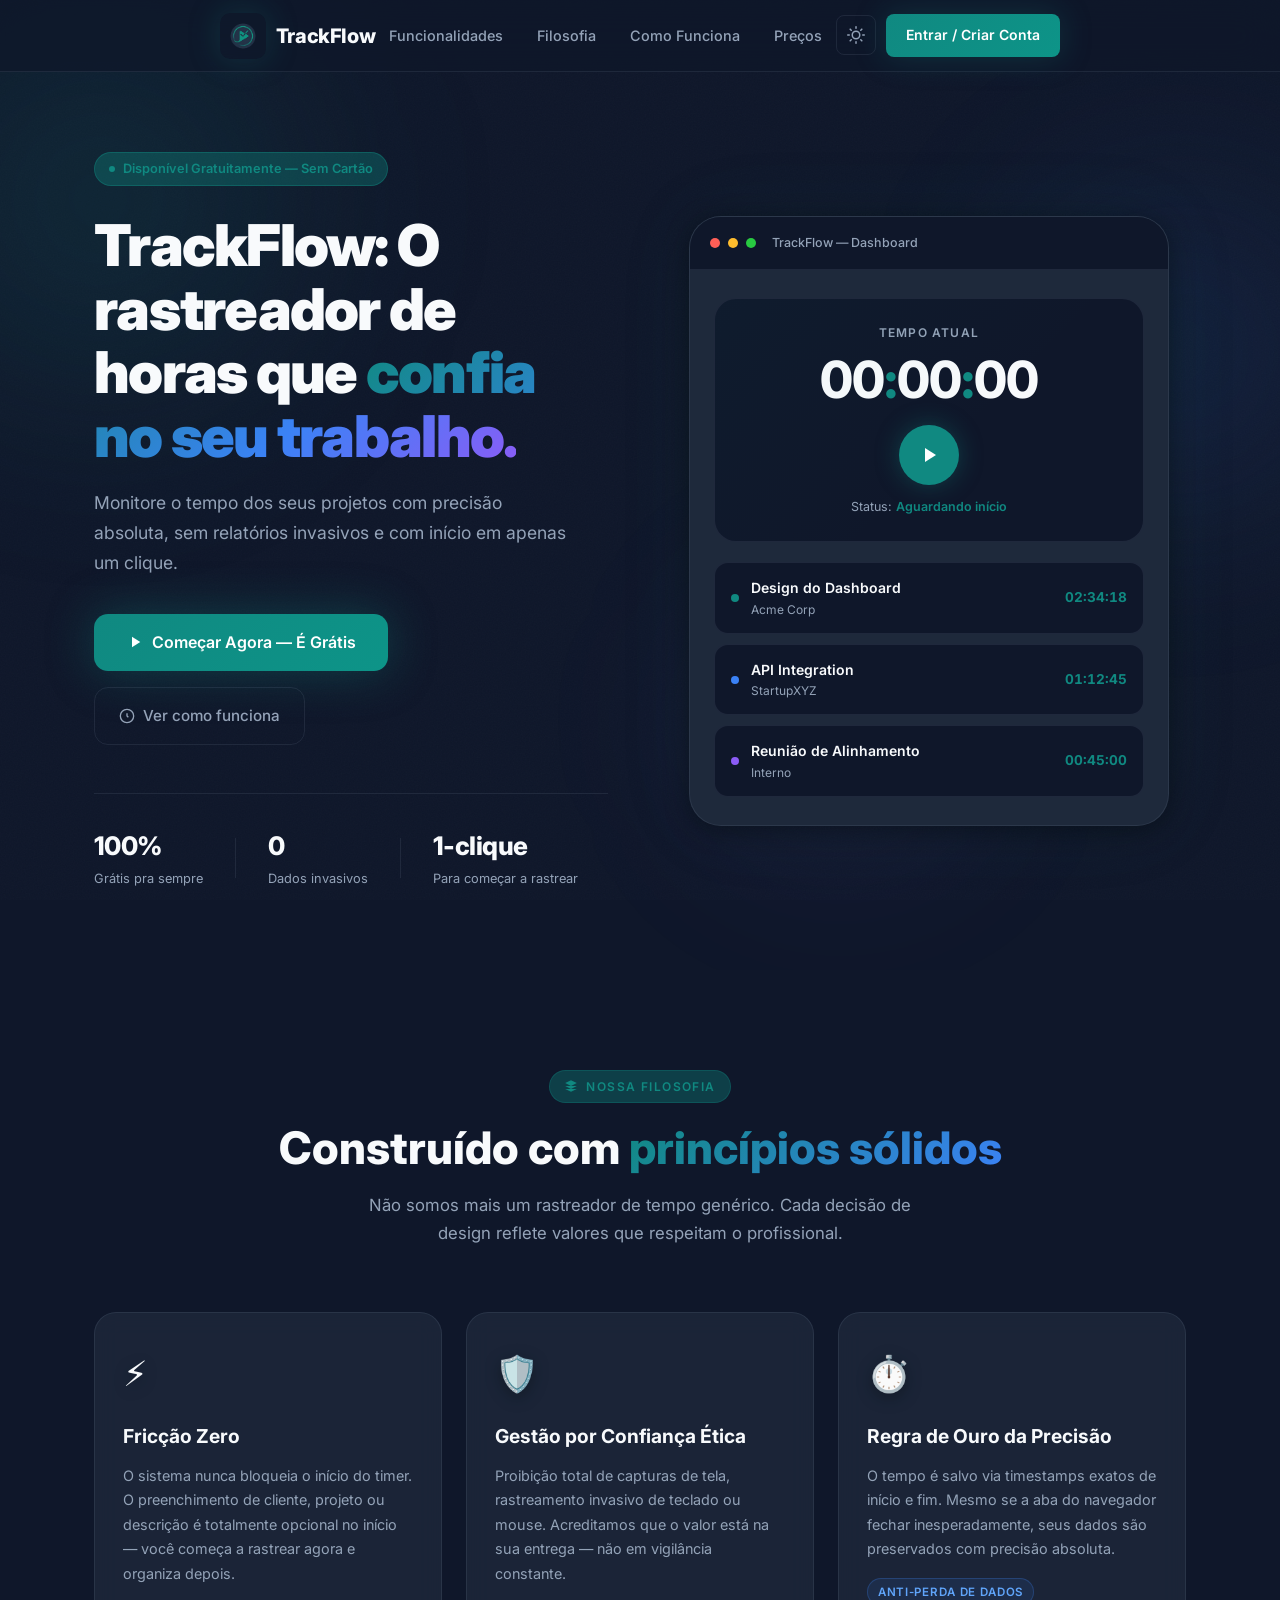
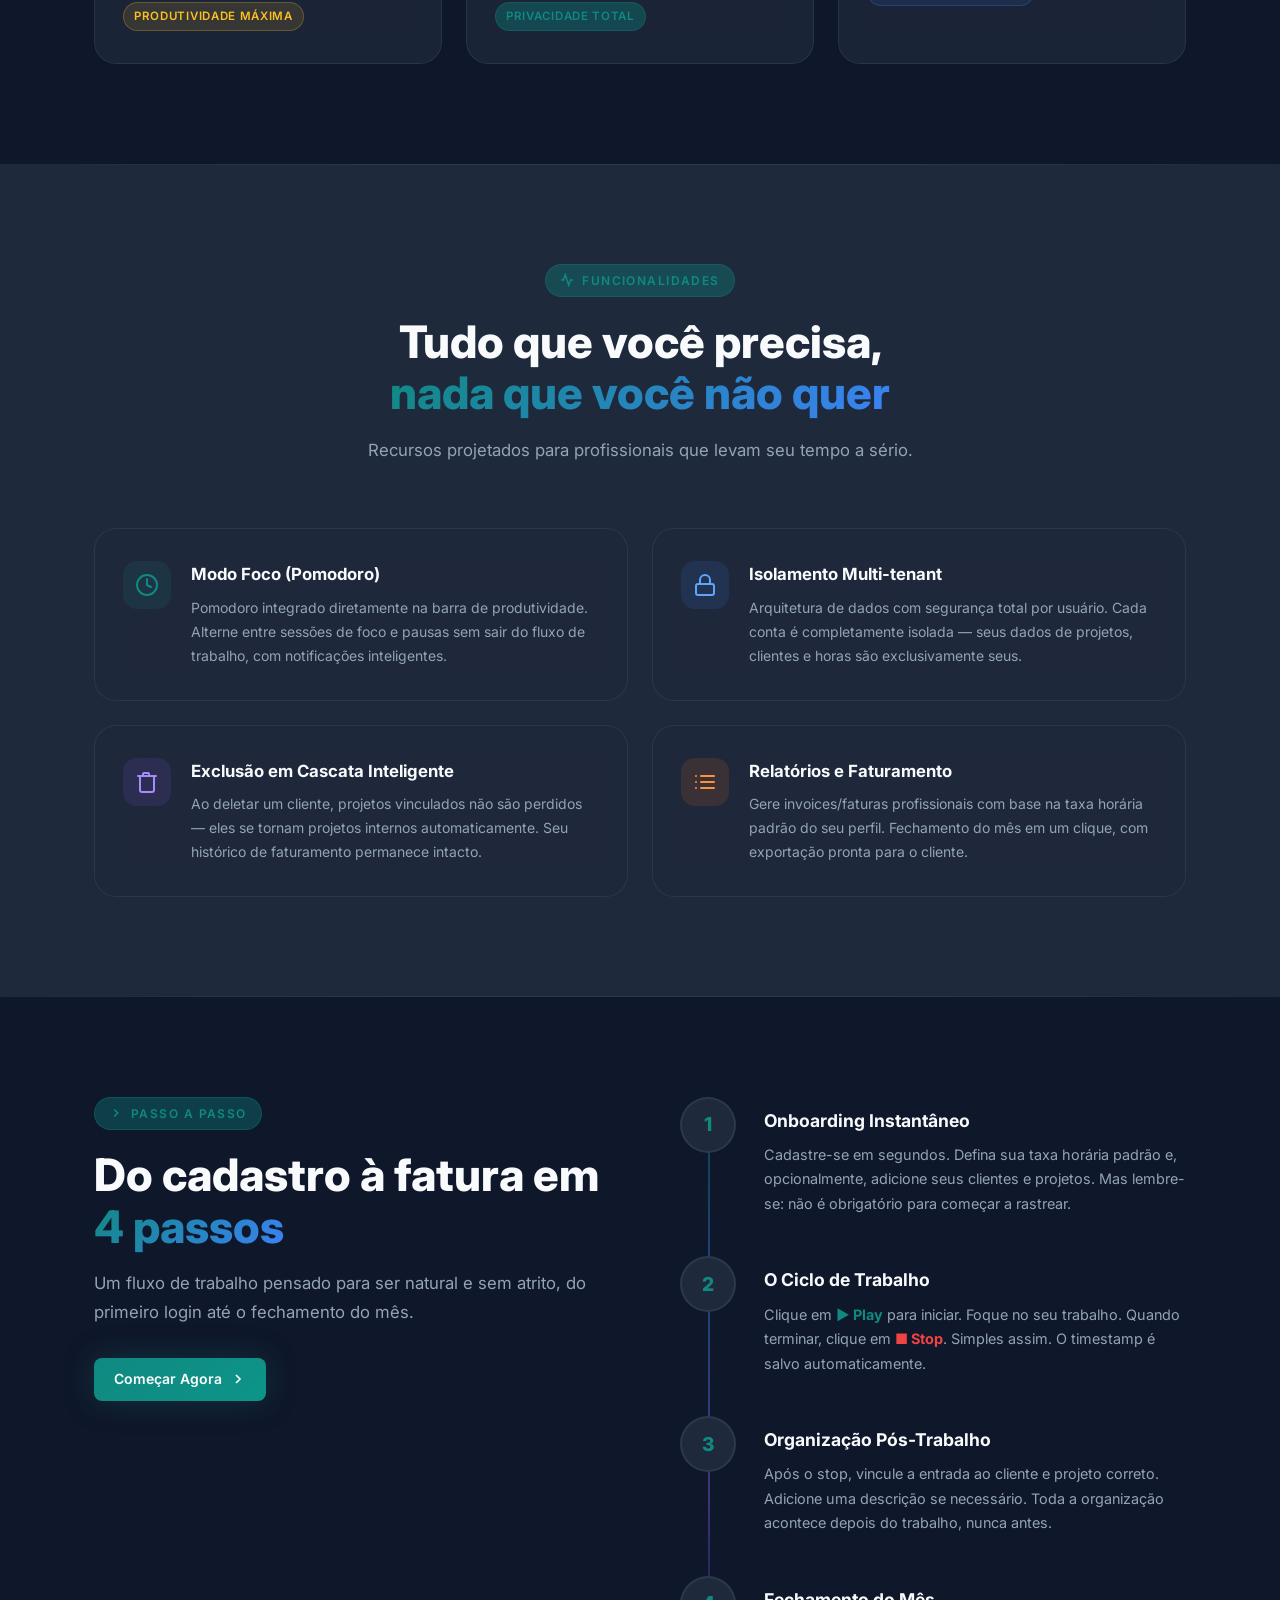
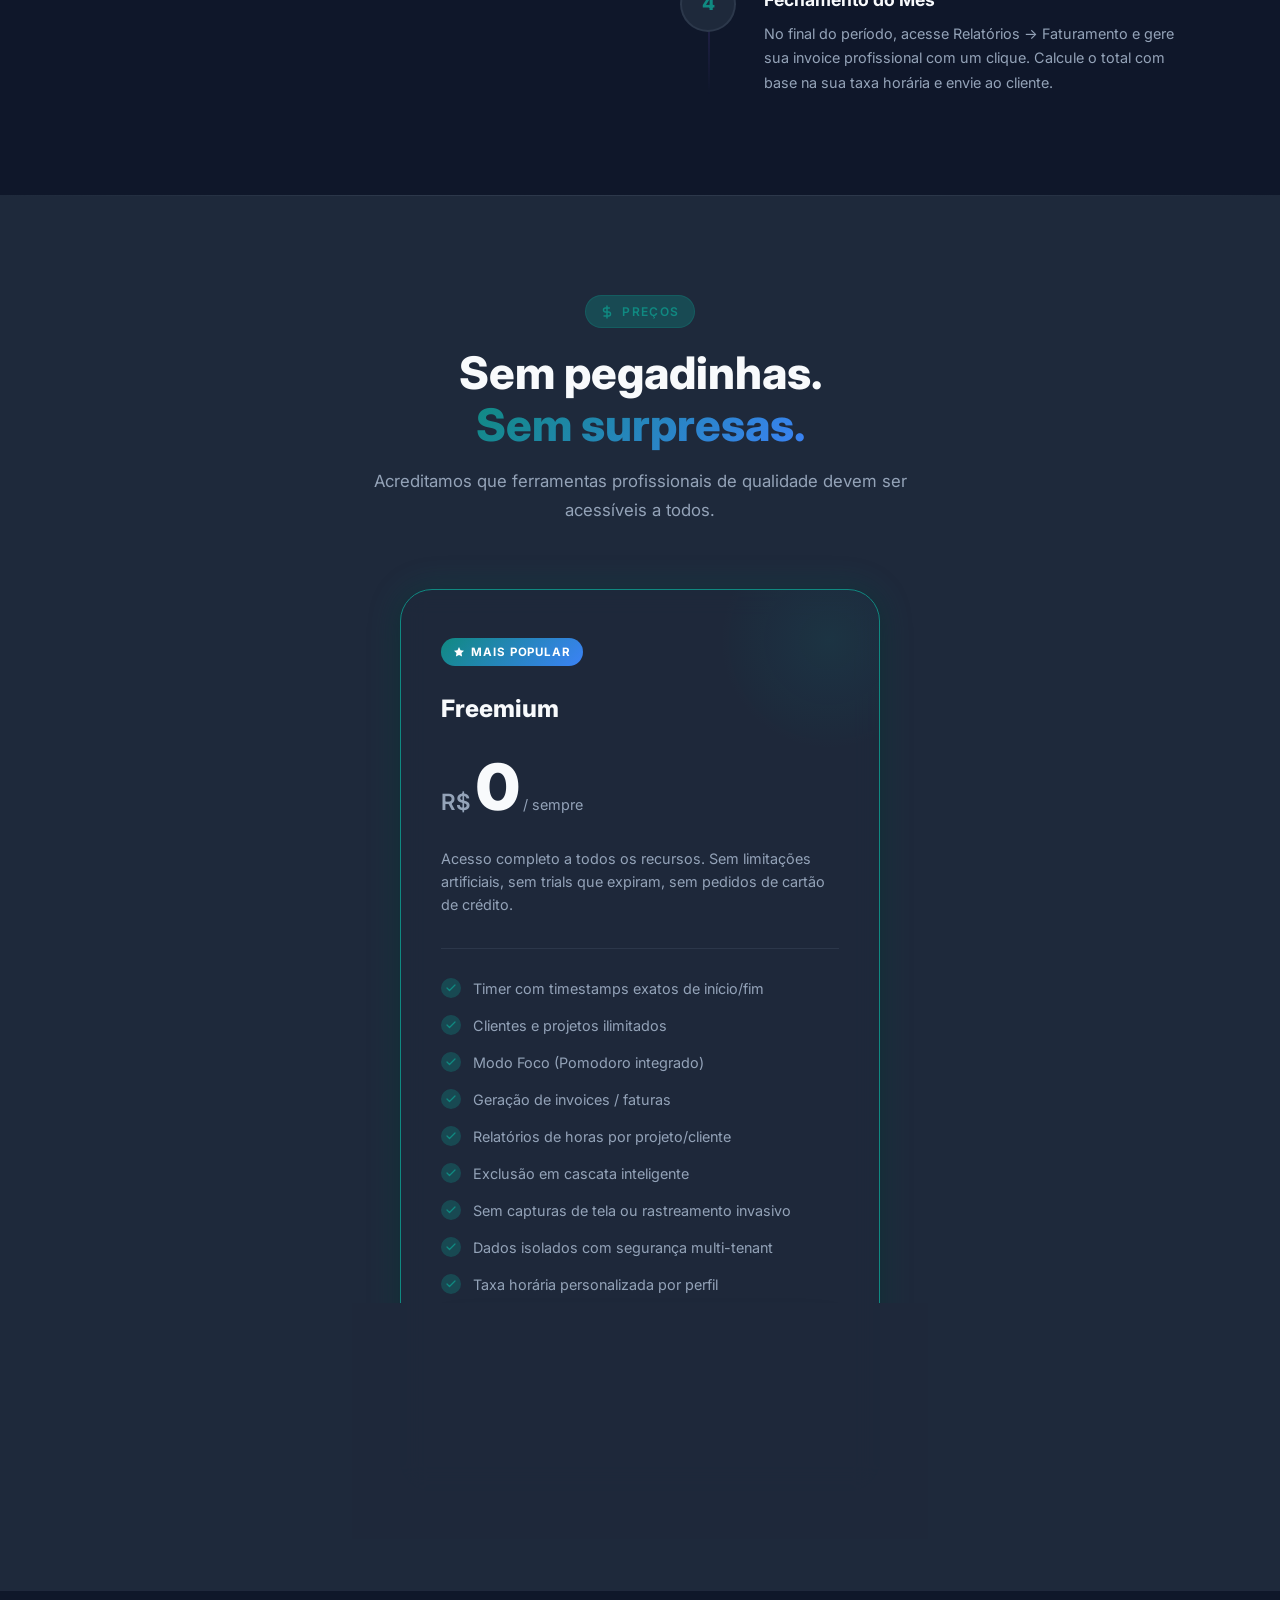
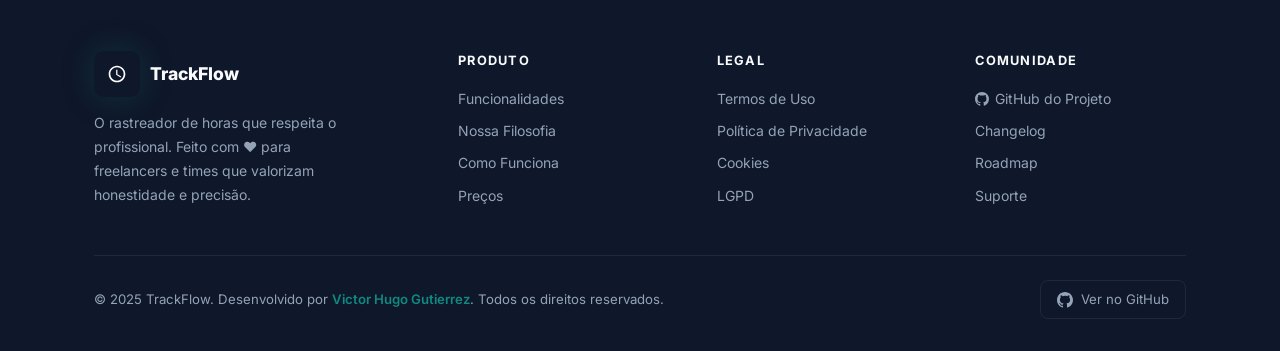
==== commit 176f705a: "feat: Adicionando avatar VLibras 2026-05-29  Adicionando o avatar do VLibras para realizar a interpr" ====
--- a/public/index.html
+++ b/public/index.html
@@ -99,7 +99,7 @@
             </button>
 
             <a href="./login.html" class="btn-cta nav-cta" id="nav-cta">
-              [ Entrar / Criar Conta ]
+               Entrar / Criar Conta 
             </a>
 
             <button
@@ -130,7 +130,7 @@
       <a href="#filosofia">Filosofia</a>
       <a href="#como-funciona">Como Funciona</a>
       <a href="#precos">Preços</a>
-      <a href="#precos" class="btn-cta">[ Entrar / Criar Conta ]</a>
+      <a href="#precos" class="btn-cta"> Entrar / Criar Conta </a>
     </nav>
 
     <main>
@@ -173,7 +173,7 @@
                   >
                     <path d="M8 5v14l11-7z" />
                   </svg>
-                  [ Começar Agora — É Grátis ]
+                   Começar Agora — É Grátis 
                 </a>
                 <a href="#como-funciona" class="btn-secondary">
                   <svg
@@ -939,6 +939,16 @@
         </div>
       </div>
     </footer>
+    <div vw class="enabled">
+      <div vw-access-button class="active"></div>
+      <div vw-plugin-wrapper>
+        <div class="vw-plugin-top-wrapper"></div>
+      </div>
+    </div>
+    <script src="https://vlibras.gov.br/app/vlibras-plugin.js"></script>
+    <script>
+      new window.VLibras.Widget("https://vlibras.gov.br/app");
+    </script>
     <script src="js/script.js"></script>
   </body>
 </html>
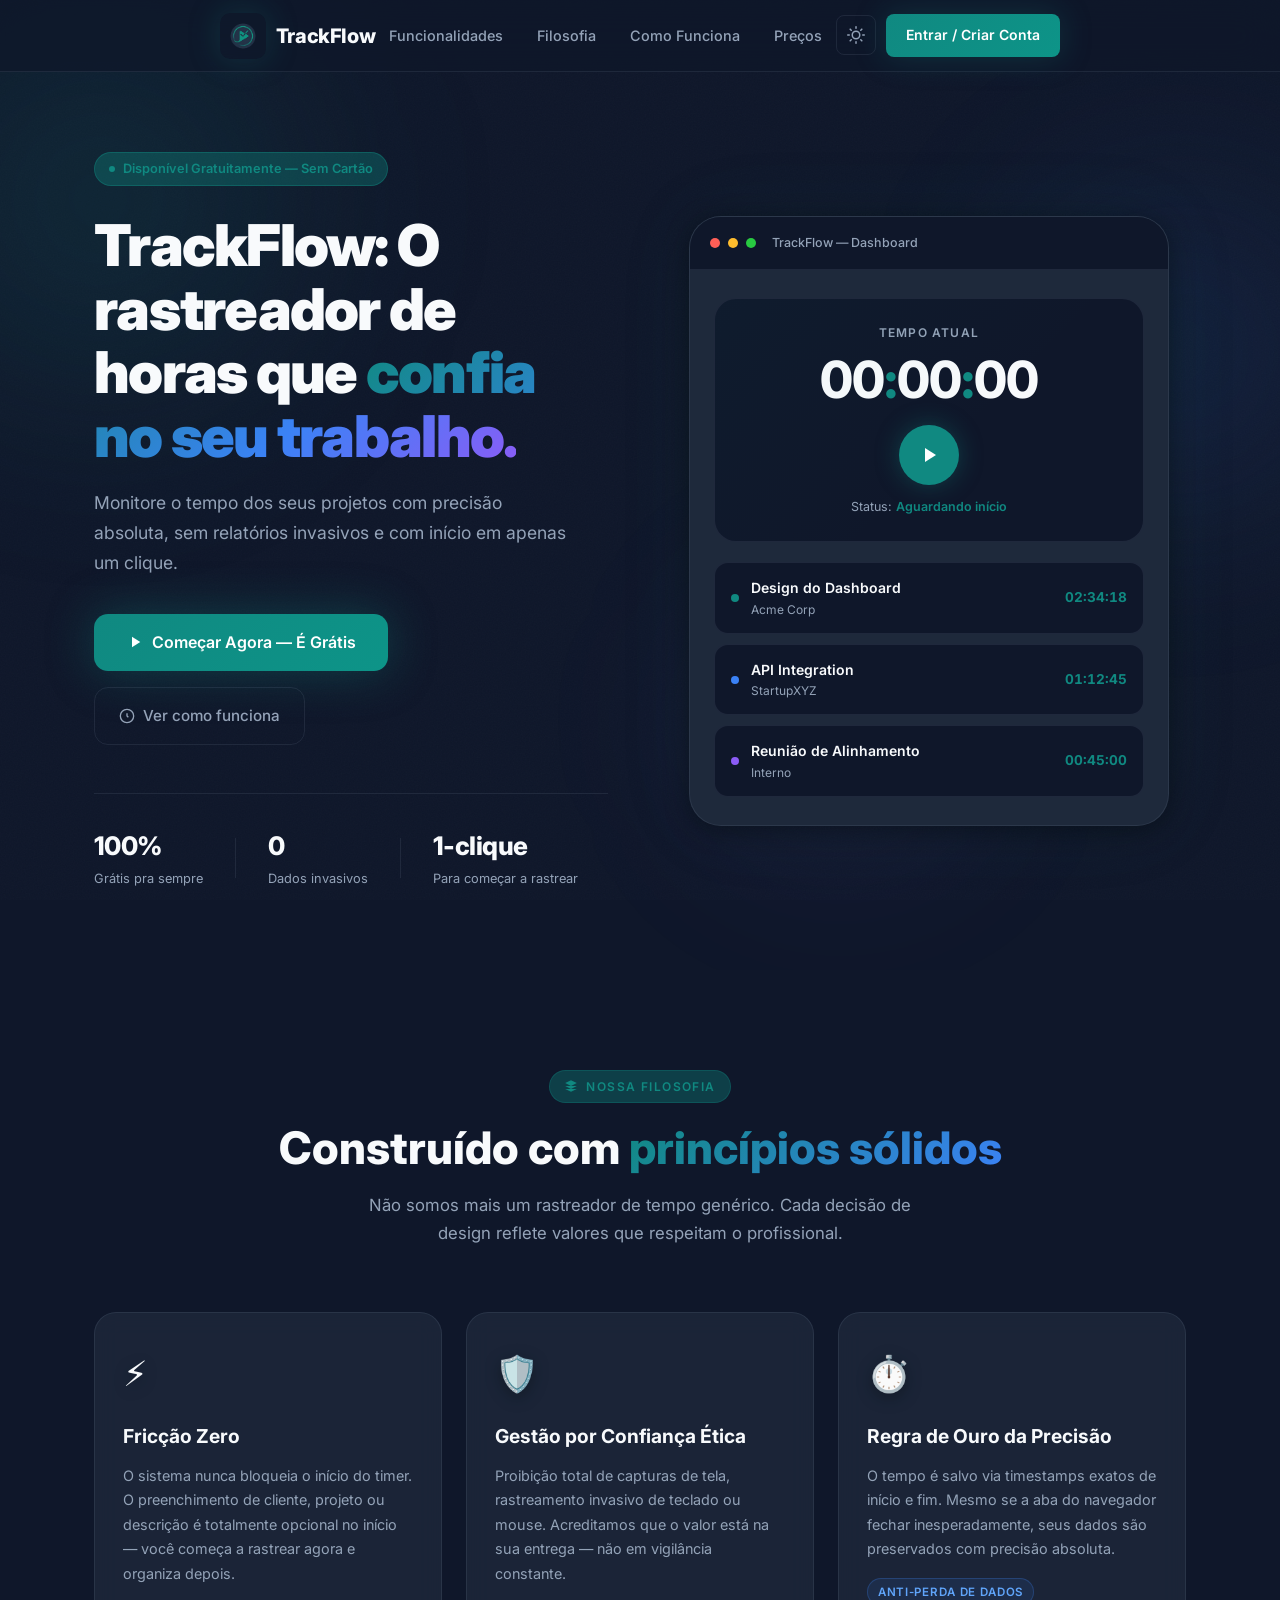
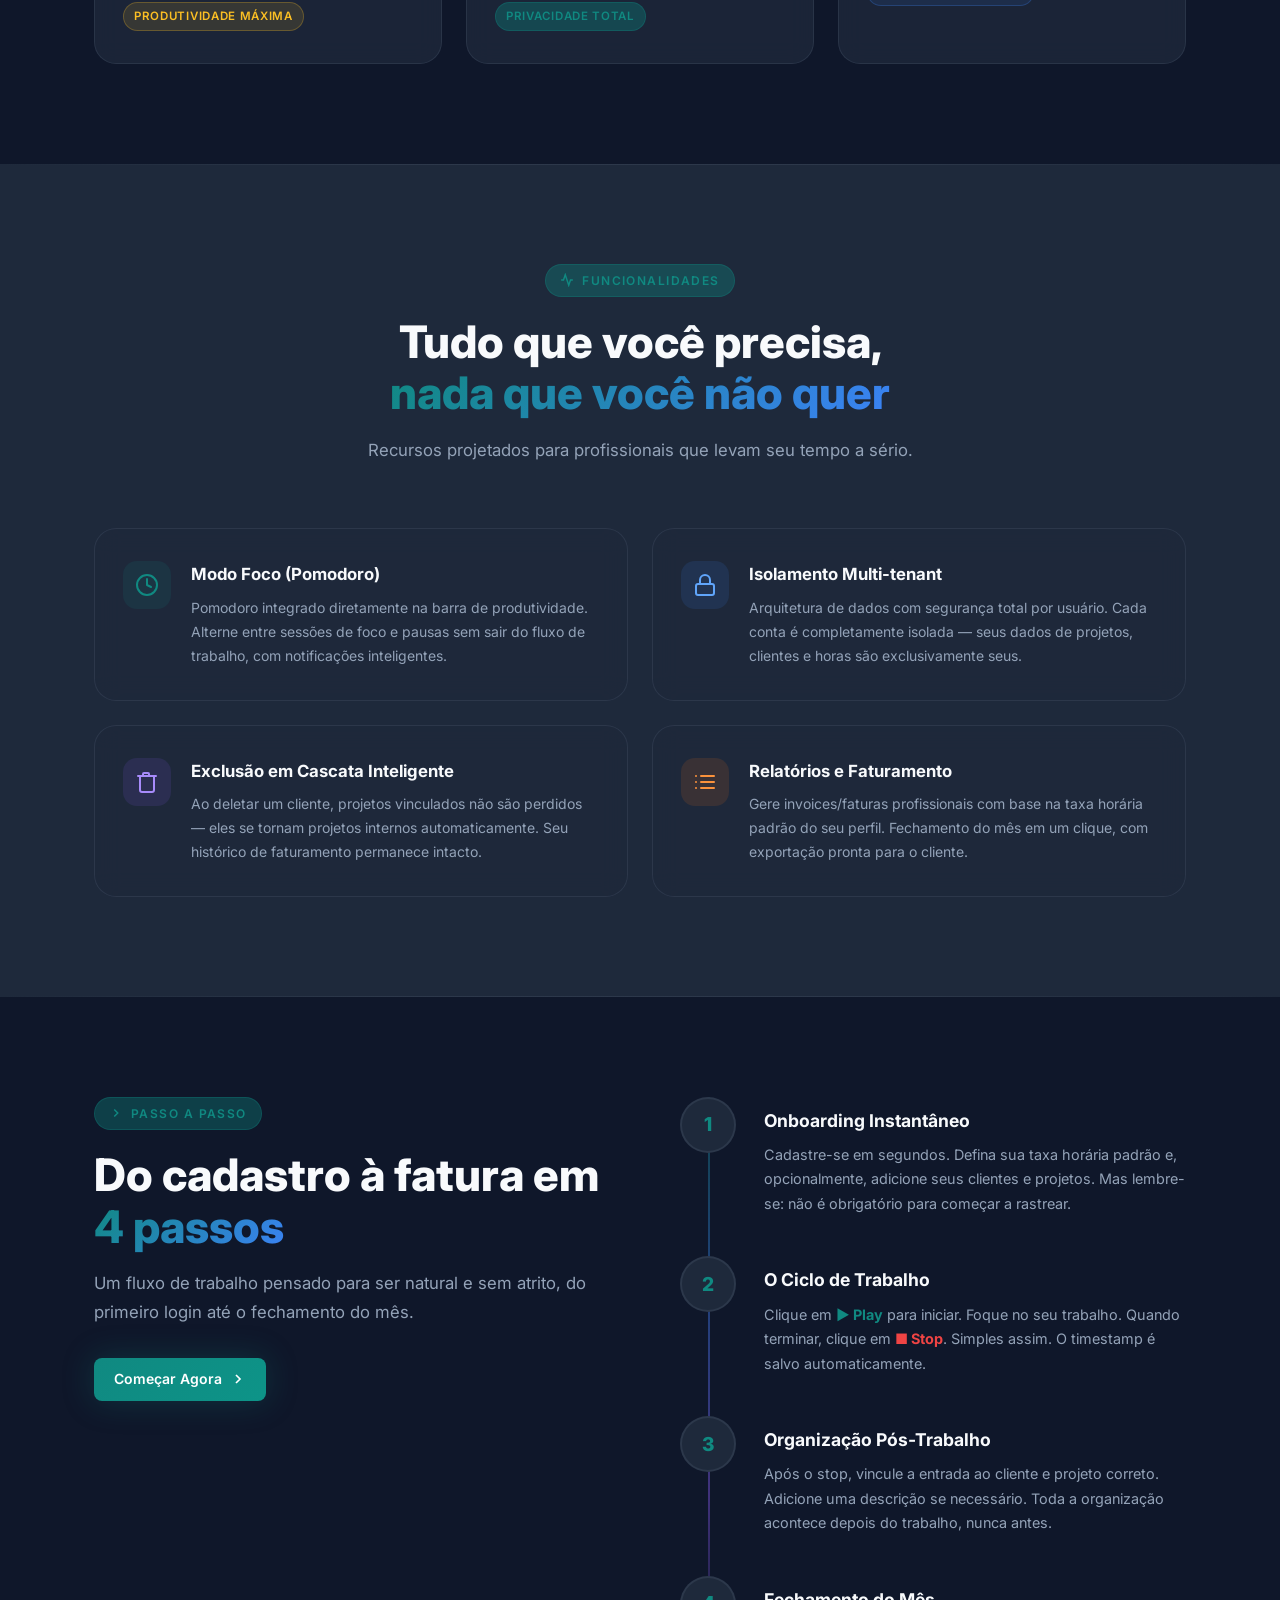
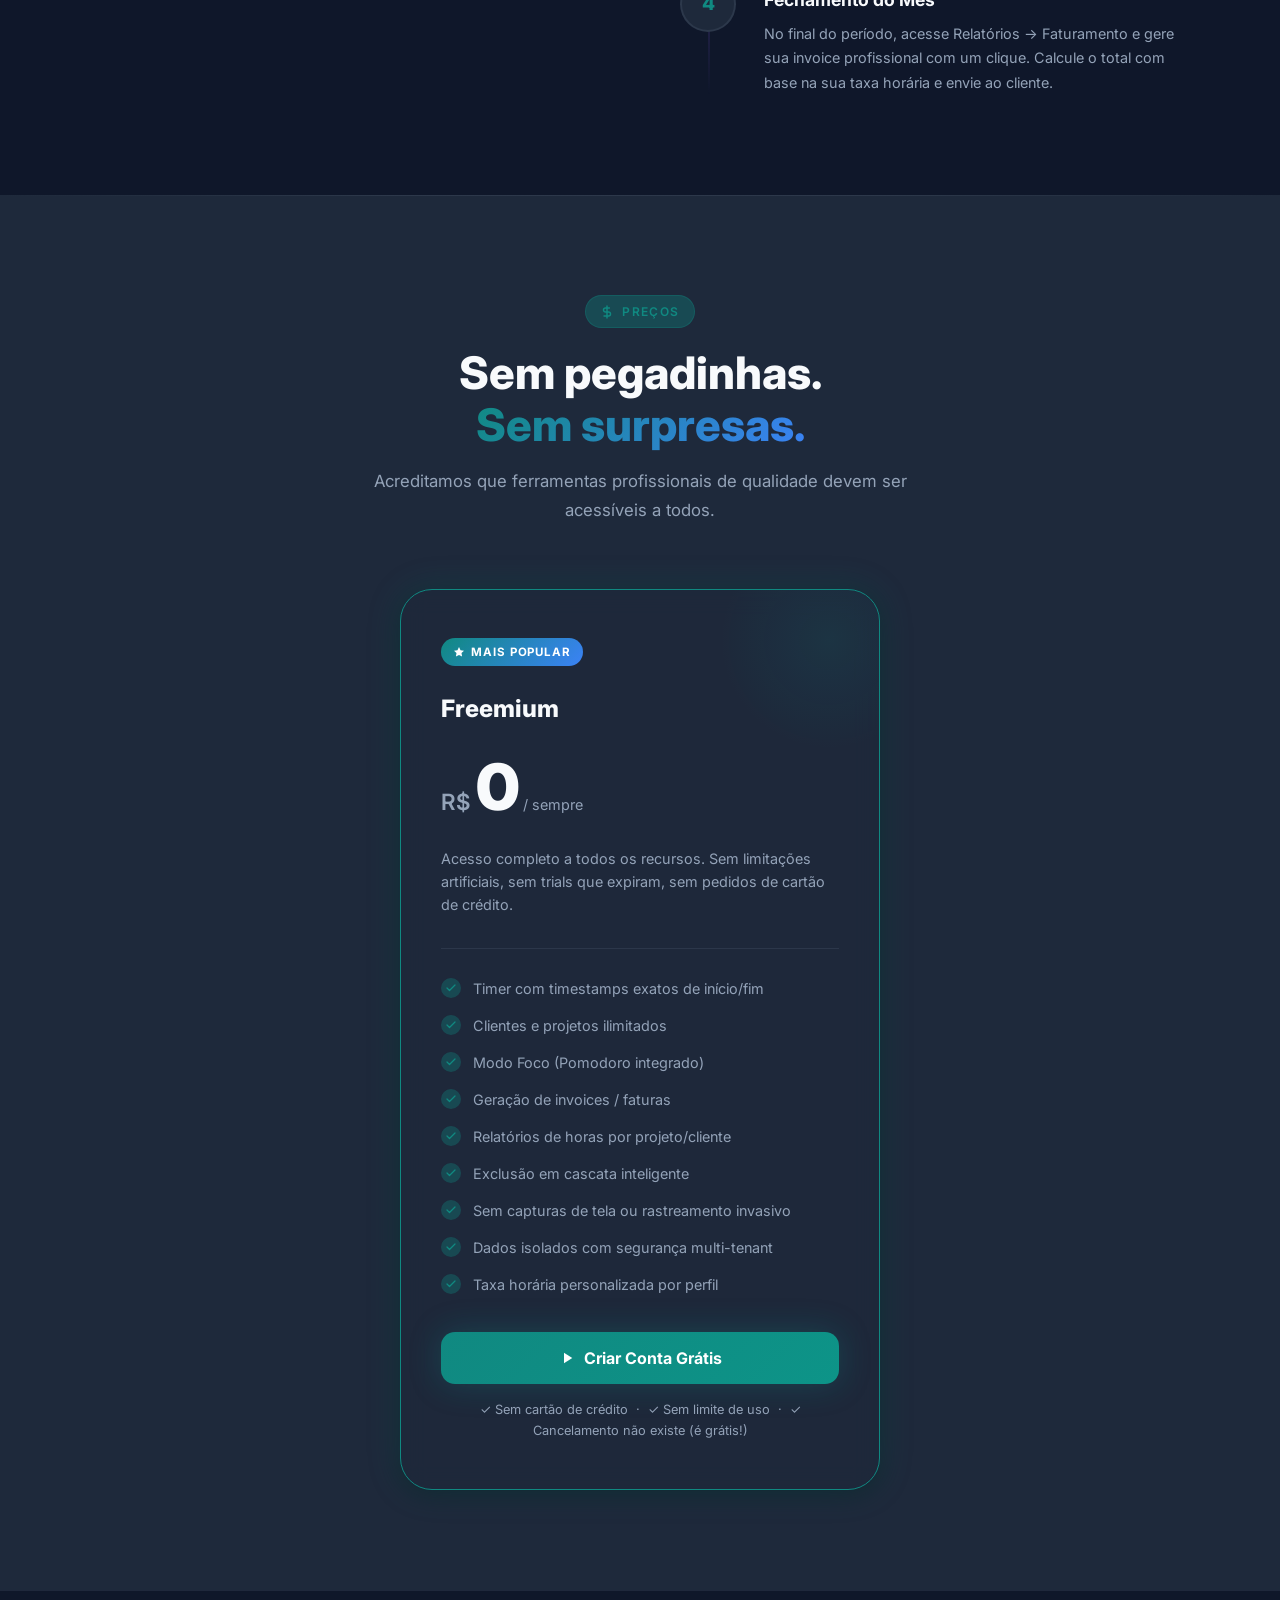
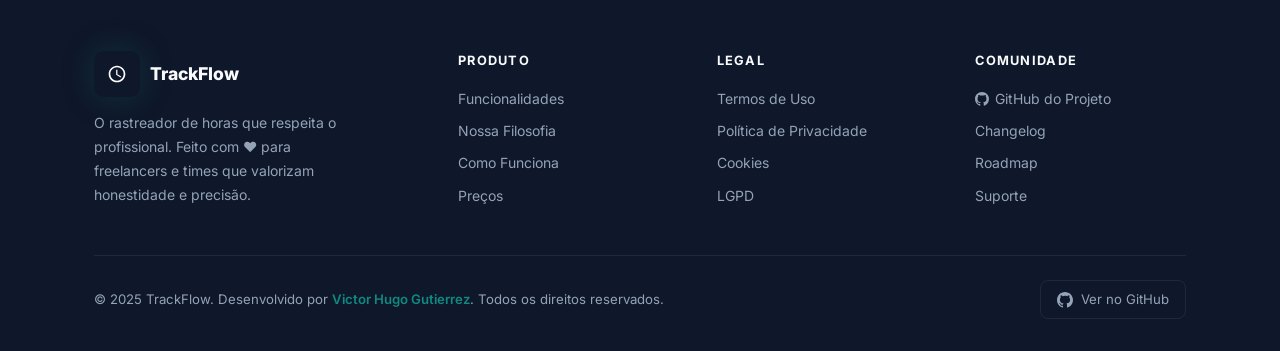
==== commit ddef5beb: "feat: Criação do cronometro e alguns ajustes 2026 06 01  Criação do cronometro e alguns ajustes" ====
--- a/public/index.html
+++ b/public/index.html
@@ -29,6 +29,7 @@
       rel="stylesheet"
     />
     <link rel="stylesheet" href="css/style.css" />
+    <link rel="icon" type="image/png" href="images/Trackflow.png" />
   </head>
 
   <body>
@@ -92,7 +93,7 @@
                 stroke-linecap="round"
                 stroke-linejoin="round"
                 aria-hidden="true"
-                style="display: none"
+                class="d-none"
               >
                 <path d="M21 12.79A9 9 0 1 1 11.21 3 7 7 0 0 0 21 12.79z" />
               </svg>
@@ -118,7 +119,7 @@
       </div>
     </header>
 
-    <!-- Mobile Menu -->
+
     <nav
       id="mobile-menu"
       class="mobile-menu"
@@ -134,7 +135,6 @@
     </nav>
 
     <main>
-      <!-- ==================== HERO ==================== -->
       <section id="hero" aria-labelledby="hero-title">
         <div class="hero-blob hero-blob-1" aria-hidden="true"></div>
         <div class="hero-blob hero-blob-2" aria-hidden="true"></div>
@@ -214,7 +214,6 @@
               </div>
             </div>
 
-            <!-- App Mockup -->
             <div class="hero-mockup" aria-hidden="true">
               <div class="mockup-glow"></div>
               <div class="app-window">
@@ -241,7 +240,6 @@
                       id="mockup-play-btn"
                       aria-label="Iniciar ou parar cronômetro"
                     >
-                      <!-- Play Icon -->
                       <svg
                         id="play-icon"
                         viewBox="0 0 24 24"
@@ -249,12 +247,11 @@
                       >
                         <path d="M8 5v14l11-7z" />
                       </svg>
-                      <!-- Stop Icon -->
                       <svg
                         id="stop-icon"
                         viewBox="0 0 24 24"
                         aria-hidden="true"
-                        style="display: none"
+                        class="d-none"
                       >
                         <rect x="6" y="6" width="12" height="12" />
                       </svg>
@@ -272,9 +269,8 @@
                     <div class="project-item" role="listitem">
                       <div class="project-info">
                         <div
-                          class="project-color"
-                          style="background: #108981"
-                        ></div>
+                          class="project-color bg-teal"
+                      ></div>
                         <div>
                           <div class="project-name">Design do Dashboard</div>
                           <div class="project-client">Acme Corp</div>
@@ -285,9 +281,8 @@
                     <div class="project-item" role="listitem">
                       <div class="project-info">
                         <div
-                          class="project-color"
-                          style="background: #3b82f6"
-                        ></div>
+                          class="project-color bg-blue"
+                      ></div>
                         <div>
                           <div class="project-name">API Integration</div>
                           <div class="project-client">StartupXYZ</div>
@@ -298,9 +293,8 @@
                     <div class="project-item" role="listitem">
                       <div class="project-info">
                         <div
-                          class="project-color"
-                          style="background: #8b5cf6"
-                        ></div>
+                          class="project-color bg-purple"
+                      ></div>
                         <div>
                           <div class="project-name">Reunião de Alinhamento</div>
                           <div class="project-client">Interno</div>
@@ -316,7 +310,6 @@
         </div>
       </section>
 
-      <!-- ==================== PHILOSOPHY ==================== -->
       <section id="filosofia" aria-labelledby="filosofia-title">
         <div class="container">
           <header class="section-header reveal">
@@ -384,7 +377,6 @@
         </div>
       </section>
 
-      <!-- ==================== FEATURES ==================== -->
       <section id="funcionalidades" aria-labelledby="funcionalidades-title">
         <div class="container">
           <header class="section-header reveal">
@@ -518,18 +510,10 @@
         </div>
       </section>
 
-      <!-- ==================== HOW IT WORKS ==================== -->
       <section id="como-funciona" aria-labelledby="como-funciona-title">
         <div class="container">
-          <div
-            style="
-              display: grid;
-              grid-template-columns: 1fr 1fr;
-              gap: 80px;
-              align-items: start;
-            "
-          >
-            <header class="reveal" style="position: sticky; top: 120px">
+          <div class="how-it-works-grid">
+            <header class="reveal sticky-header-120">
               <div class="section-label" aria-hidden="true">
                 <svg
                   width="14"
@@ -547,11 +531,11 @@
                 Do cadastro à fatura em
                 <span class="gradient-text">4 passos</span>
               </h2>
-              <p class="section-sub" style="margin-bottom: 32px">
+              <p class="section-sub mb-32">
                 Um fluxo de trabalho pensado para ser natural e sem atrito, do
                 primeiro login até o fechamento do mês.
               </p>
-              <a href="#precos" class="btn-cta" style="display: inline-flex">
+              <a href="#precos" class="btn-cta d-inline-flex">
                 Começar Agora
                 <svg
                   width="16"
@@ -586,9 +570,9 @@
                   <h3 class="timeline-title">O Ciclo de Trabalho</h3>
                   <p class="timeline-desc">
                     Clique em
-                    <strong style="color: var(--play-color)">▶ Play</strong>
+                    <strong class="text-play">▶ Play</strong>
                     para iniciar. Foque no seu trabalho. Quando terminar, clique
-                    em <strong style="color: var(--stop-color)">■ Stop</strong>.
+                    em <strong class="text-stop">■ Stop</strong>.
                     Simples assim. O timestamp é salvo automaticamente.
                   </p>
                 </div>
@@ -622,7 +606,6 @@
         </div>
       </section>
 
-      <!-- ==================== PRICING ==================== -->
       <section id="precos" aria-labelledby="precos-title">
         <div class="container">
           <header class="section-header reveal">
@@ -840,7 +823,7 @@
       </section>
     </main>
 
-    <!-- ==================== FOOTER ==================== -->
+    
     <footer id="footer" role="contentinfo">
       <div class="container">
         <div class="footer-inner">
--- a/public/css/style.css
+++ b/public/css/style.css
@@ -190,7 +190,7 @@
   width: 100%;
 }
 
-/* Logo */
+
 .nav-logo {
   display: flex;
   align-items: center;
@@ -304,7 +304,7 @@
   box-shadow: 0 0 48px rgba(16, 137, 129, 0.35);
 }
 
-/* Hamburger */
+
 .hamburger {
   display: none;
   flex-direction: column;
@@ -1586,3 +1586,14 @@
     gap: 16px;
   }
 }
+
+.d-none { display: none !important; }
+.bg-teal { background: #108981 !important; }
+.bg-blue { background: #3b82f6 !important; }
+.bg-purple { background: #8b5cf6 !important; }
+.how-it-works-grid { display: grid; grid-template-columns: 1fr 1fr; gap: 80px; align-items: start; }
+.sticky-header-120 { position: sticky; top: 120px; }
+.mb-32 { margin-bottom: 32px; }
+.d-inline-flex { display: inline-flex; }
+.text-play { color: var(--play-color) !important; }
+.text-stop { color: var(--stop-color) !important; }
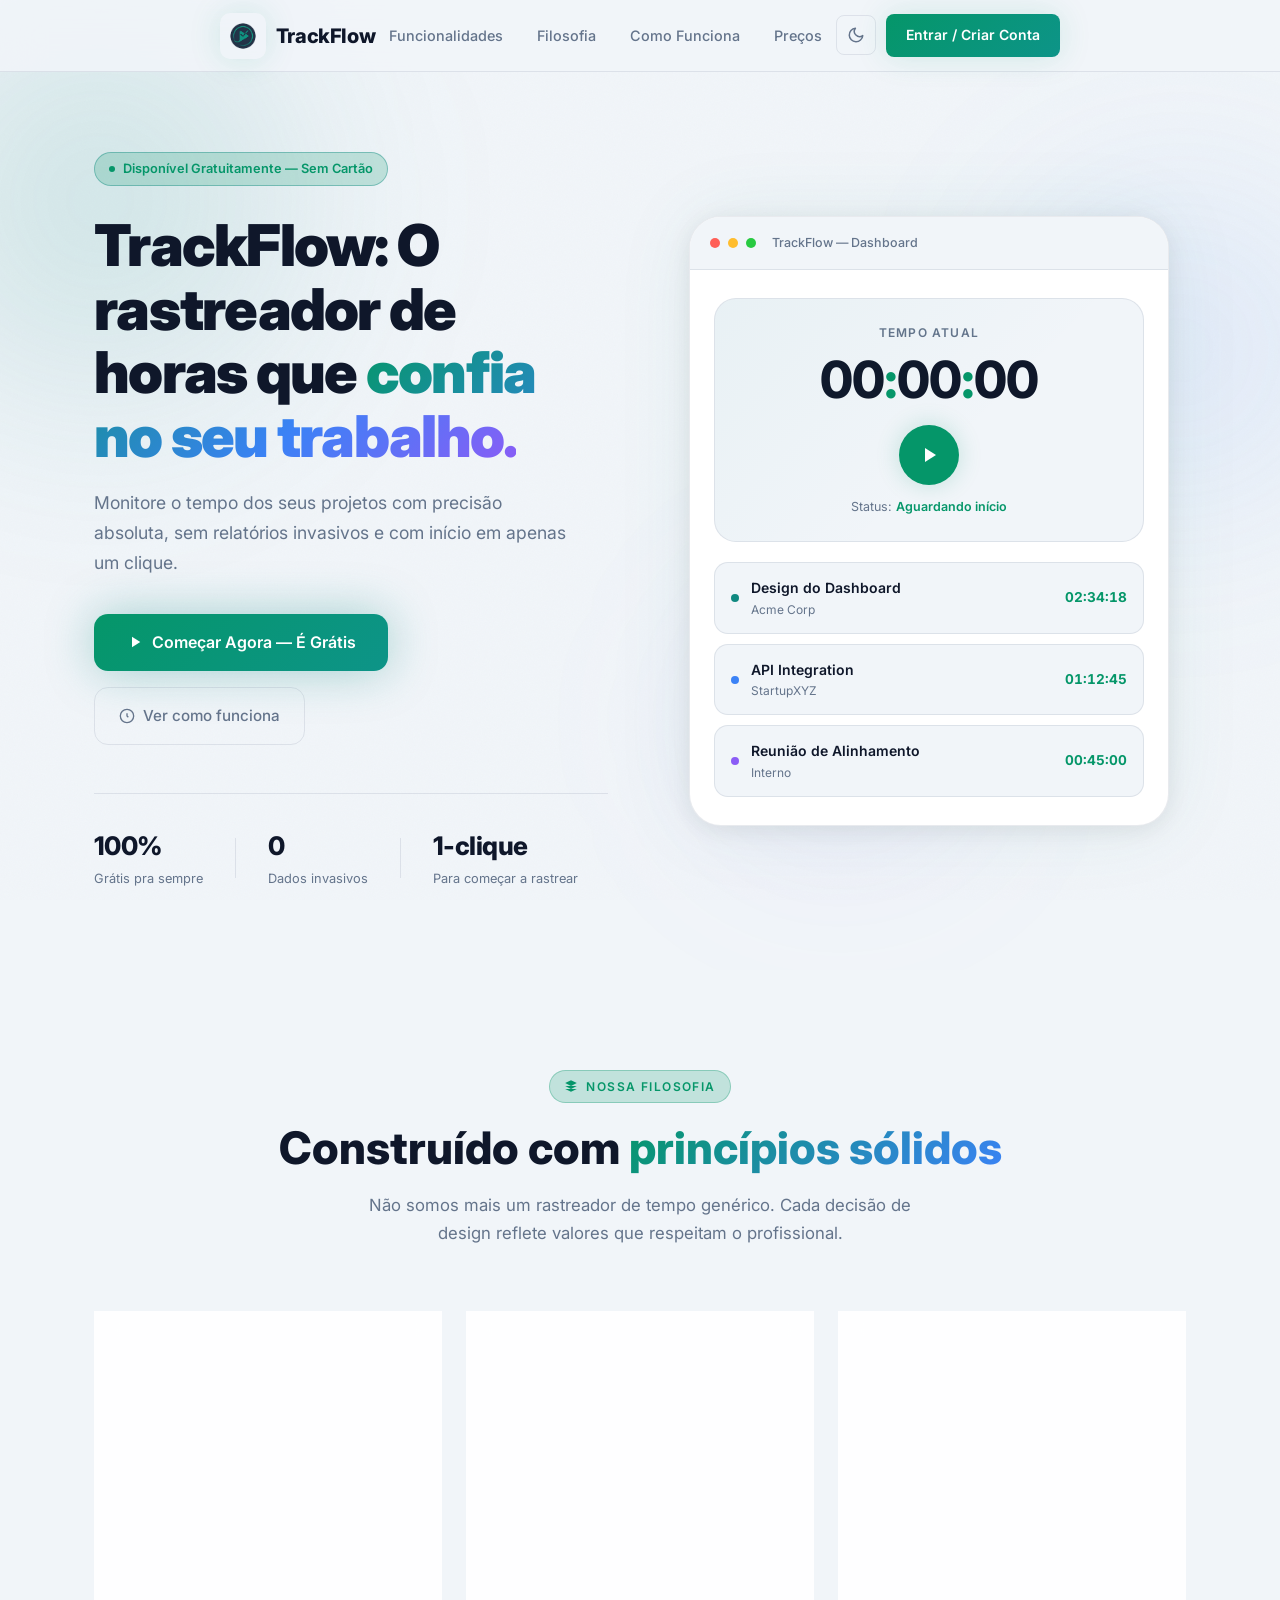
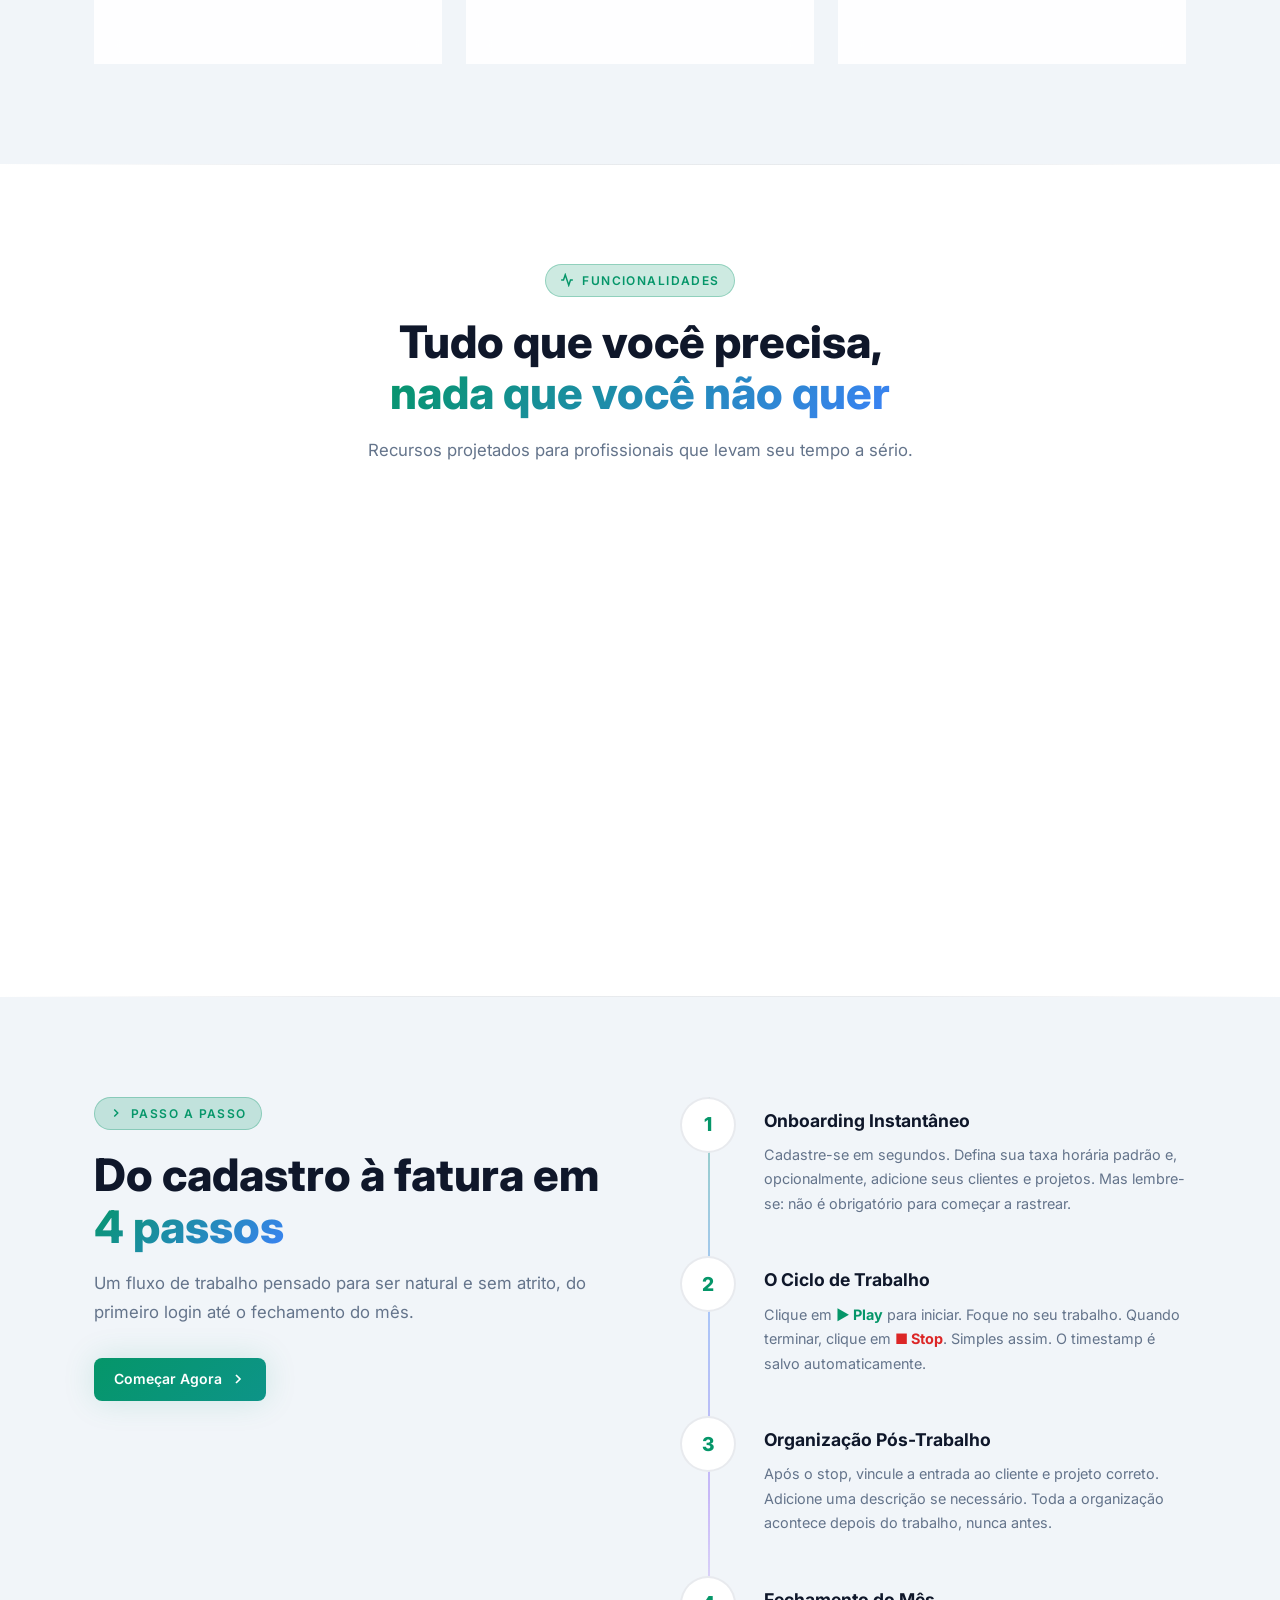
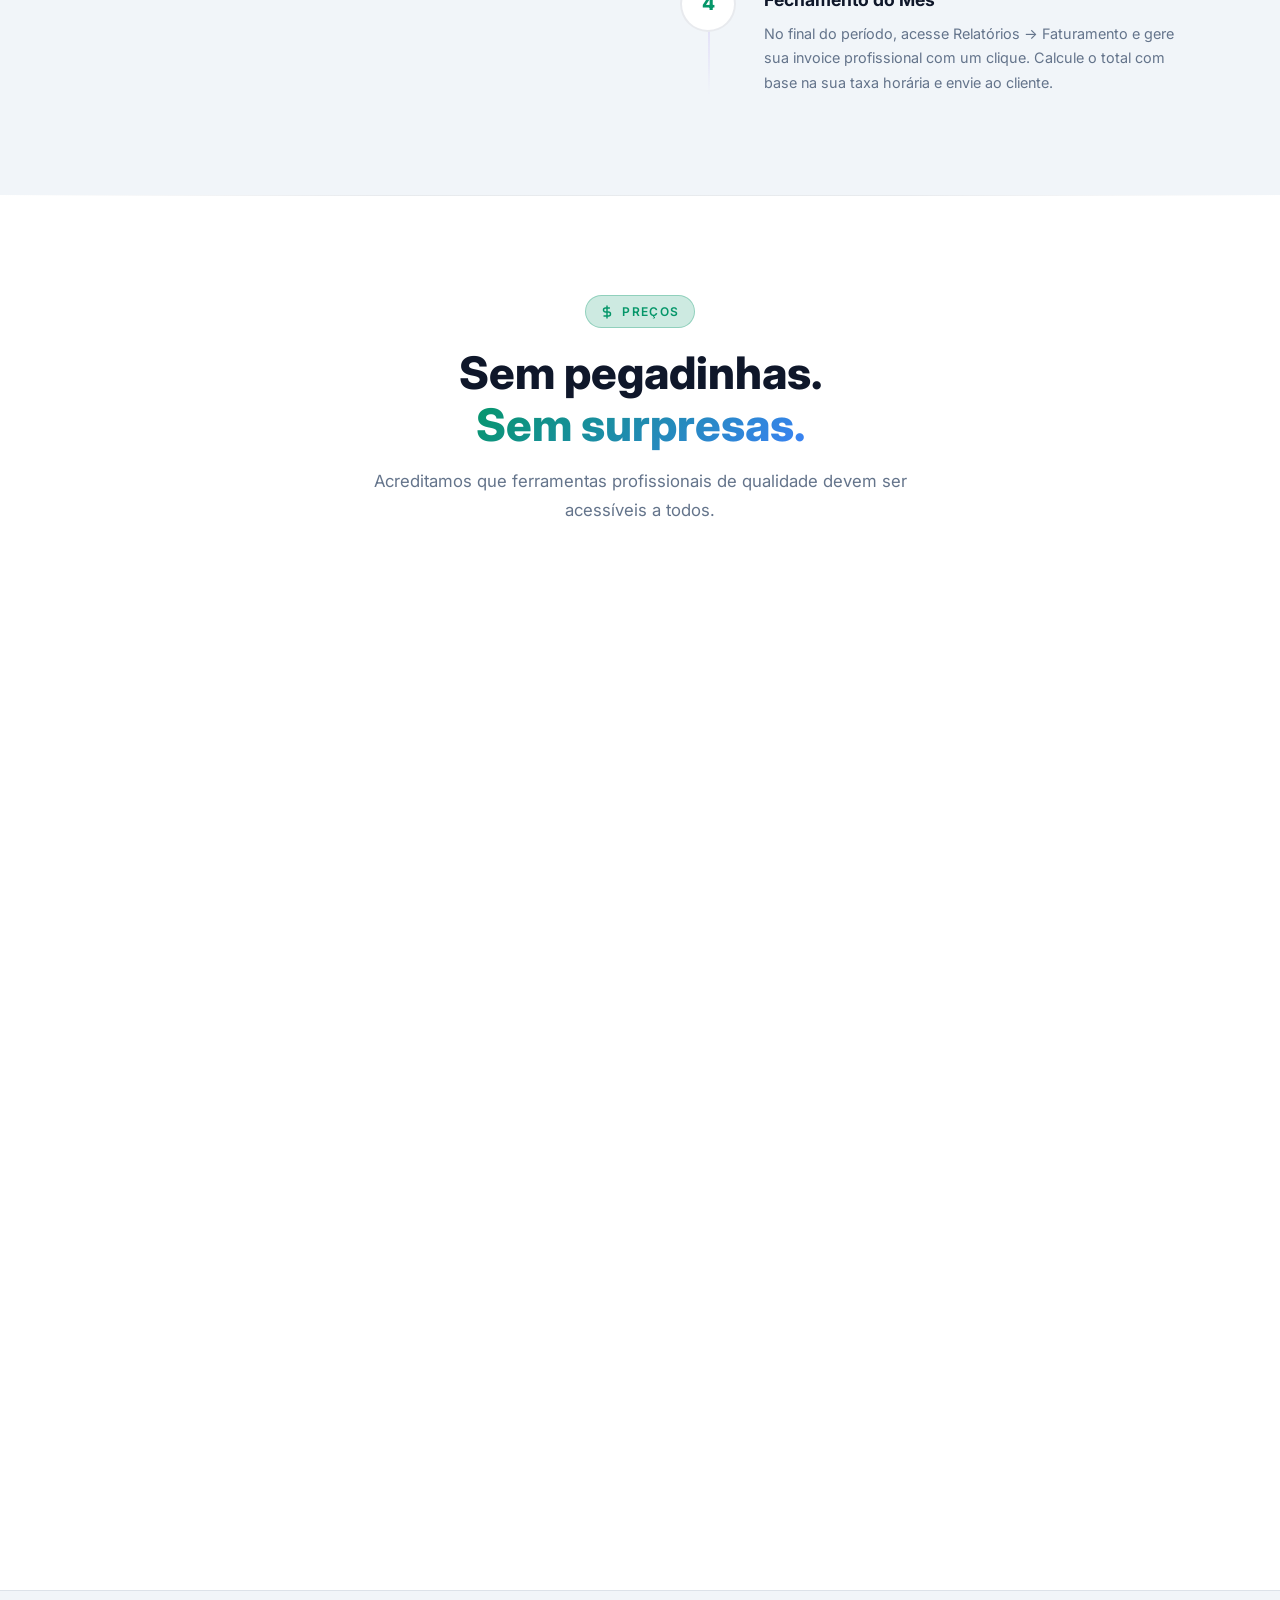
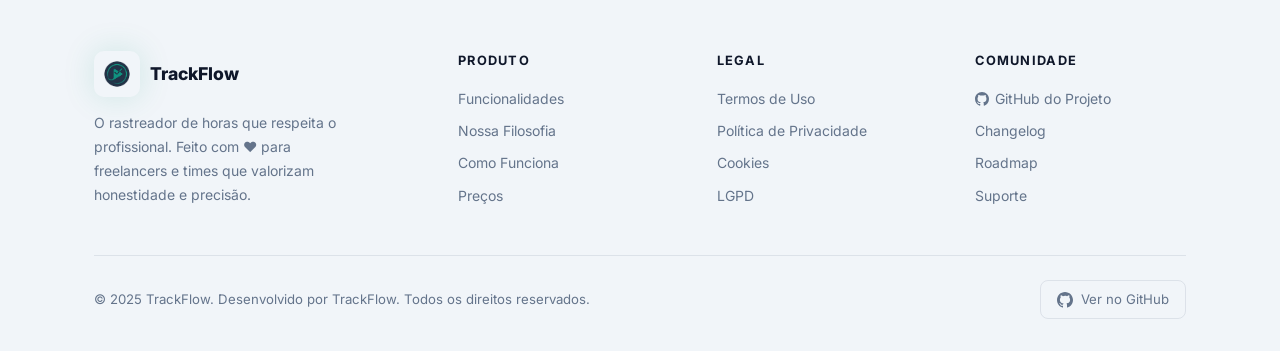
==== commit 2931b864: "fix: Ajustes de resposividade e limpando codigos absoletos 2026 06 15  Ajustes de resposividade e li" ====
--- a/public/index.html
+++ b/public/index.html
@@ -100,7 +100,7 @@
             </button>
 
             <a href="./login.html" class="btn-cta nav-cta" id="nav-cta">
-               Entrar / Criar Conta 
+              Entrar / Criar Conta
             </a>
 
             <button
@@ -119,7 +119,6 @@
       </div>
     </header>
 
-
     <nav
       id="mobile-menu"
       class="mobile-menu"
@@ -173,7 +172,7 @@
                   >
                     <path d="M8 5v14l11-7z" />
                   </svg>
-                   Começar Agora — É Grátis 
+                  Começar Agora — É Grátis
                 </a>
                 <a href="#como-funciona" class="btn-secondary">
                   <svg
@@ -268,9 +267,7 @@
                   >
                     <div class="project-item" role="listitem">
                       <div class="project-info">
-                        <div
-                          class="project-color bg-teal"
-                      ></div>
+                        <div class="project-color bg-teal"></div>
                         <div>
                           <div class="project-name">Design do Dashboard</div>
                           <div class="project-client">Acme Corp</div>
@@ -280,9 +277,7 @@
                     </div>
                     <div class="project-item" role="listitem">
                       <div class="project-info">
-                        <div
-                          class="project-color bg-blue"
-                      ></div>
+                        <div class="project-color bg-blue"></div>
                         <div>
                           <div class="project-name">API Integration</div>
                           <div class="project-client">StartupXYZ</div>
@@ -292,9 +287,7 @@
                     </div>
                     <div class="project-item" role="listitem">
                       <div class="project-info">
-                        <div
-                          class="project-color bg-purple"
-                      ></div>
+                        <div class="project-color bg-purple"></div>
                         <div>
                           <div class="project-name">Reunião de Alinhamento</div>
                           <div class="project-client">Interno</div>
@@ -572,8 +565,8 @@
                     Clique em
                     <strong class="text-play">▶ Play</strong>
                     para iniciar. Foque no seu trabalho. Quando terminar, clique
-                    em <strong class="text-stop">■ Stop</strong>.
-                    Simples assim. O timestamp é salvo automaticamente.
+                    em <strong class="text-stop">■ Stop</strong>. Simples assim.
+                    O timestamp é salvo automaticamente.
                   </p>
                 </div>
               </article>
@@ -823,18 +816,13 @@
       </section>
     </main>
 
-    
     <footer id="footer" role="contentinfo">
       <div class="container">
         <div class="footer-inner">
           <div class="footer-brand">
             <div class="footer-logo">
               <div class="nav-logo-icon" aria-hidden="true">
-                <svg viewBox="0 0 24 24" fill="white" width="20" height="20">
-                  <path
-                    d="M12 2C6.48 2 2 6.48 2 12s4.48 10 10 10 10-4.48 10-10S17.52 2 12 2zm0 18c-4.41 0-8-3.59-8-8s3.59-8 8-8 8 3.59 8 8-3.59 8-8 8zm.5-13H11v6l5.25 3.15.75-1.23-4.5-2.67V7z"
-                  />
-                </svg>
+                <img src="images/Trackflow.png" alt="ícone Trackflow" />
               </div>
               TrackFlow
             </div>
@@ -869,7 +857,7 @@
             <ul class="footer-links" role="list">
               <li>
                 <a
-                  href="https://github.com"
+                  href="https://github.com/VictorHugoGutierrez/TrackFlow"
                   target="_blank"
                   rel="noopener noreferrer"
                   aria-label="GitHub do projeto TrackFlow"
@@ -897,16 +885,11 @@
 
         <div class="footer-bottom">
           <p class="footer-copy">
-            © 2025 TrackFlow. Desenvolvido por
-            <a
-              href="https://github.com"
-              target="_blank"
-              rel="noopener noreferrer"
-              >Victor Hugo Gutierrez</a
-            >. Todos os direitos reservados.
+            © 2025 TrackFlow. Desenvolvido por TrackFlow. Todos os direitos
+            reservados.
           </p>
           <a
-            href="https://github.com"
+            href="https://github.com/VictorHugoGutierrez/TrackFlow"
             target="_blank"
             rel="noopener noreferrer"
             class="footer-gh"
--- a/public/css/style.css
+++ b/public/css/style.css
@@ -5,27 +5,21 @@
   --text-sub: #94a3b8;
   --play-color: #108981;
   --stop-color: #ef4444;
-
   --play-color-glow: rgba(16, 137, 129, 0.35);
   --stop-color-glow: rgba(239, 68, 68, 0.35);
   --accent-blue: #3b82f6;
   --accent-purple: #8b5cf6;
-
   --border-color: rgba(148, 163, 184, 0.12);
   --card-bg: rgba(30, 41, 59, 0.8);
   --glass-bg: rgba(15, 23, 42, 0.7);
-
   --radius-sm: 8px;
   --radius-md: 14px;
   --radius-lg: 22px;
   --radius-xl: 32px;
-
   --shadow-card: 0 4px 24px rgba(0, 0, 0, 0.4);
   --shadow-glow-play: 0 0 32px rgba(16, 137, 129, 0.25);
   --shadow-glow-stop: 0 0 32px rgba(239, 68, 68, 0.25);
-
   --transition: all 0.3s cubic-bezier(0.4, 0, 0.2, 1);
-
   --nav-height: 72px;
 }
 
@@ -36,14 +30,11 @@
   --text-sub: #64748b;
   --play-color: #059669;
   --stop-color: #dc2626;
-
   --play-color-glow: rgba(5, 150, 105, 0.2);
   --stop-color-glow: rgba(220, 38, 38, 0.2);
-
   --border-color: rgba(100, 116, 139, 0.15);
   --card-bg: rgba(255, 255, 255, 0.9);
   --glass-bg: rgba(241, 245, 249, 0.85);
-
   --shadow-card: 0 4px 24px rgba(0, 0, 0, 0.08);
   --shadow-glow-play: 0 0 32px rgba(5, 150, 105, 0.15);
   --shadow-glow-stop: 0 0 32px rgba(220, 38, 38, 0.15);
@@ -190,7 +181,6 @@
   width: 100%;
 }
 
-
 .nav-logo {
   display: flex;
   align-items: center;
@@ -303,7 +293,6 @@
   border-radius: var(--radius-md);
   box-shadow: 0 0 48px rgba(16, 137, 129, 0.35);
 }
-
 
 .hamburger {
   display: none;
@@ -455,9 +444,6 @@
   padding: 80px 0;
 }
 
-.hero-content {
-}
-
 .hero-badge {
   display: inline-flex;
   align-items: center;
@@ -562,9 +548,6 @@
   padding-top: 32px;
   border-top: 1px solid var(--border-color);
   animation: fadeInUp 0.6s ease 0.4s both;
-}
-
-.hero-stat {
 }
 
 .hero-stat-num {
@@ -1110,9 +1093,6 @@
 .feat-orange {
   background: rgba(249, 115, 22, 0.12);
   color: #fb923c;
-}
-
-.feature-body {
 }
 
 .feature-title {
@@ -1402,9 +1382,6 @@
   margin-bottom: 48px;
 }
 
-.footer-brand {
-}
-
 .footer-logo {
   display: flex;
   align-items: center;
@@ -1587,13 +1564,37 @@
   }
 }
 
-.d-none { display: none !important; }
-.bg-teal { background: #108981 !important; }
-.bg-blue { background: #3b82f6 !important; }
-.bg-purple { background: #8b5cf6 !important; }
-.how-it-works-grid { display: grid; grid-template-columns: 1fr 1fr; gap: 80px; align-items: start; }
-.sticky-header-120 { position: sticky; top: 120px; }
-.mb-32 { margin-bottom: 32px; }
-.d-inline-flex { display: inline-flex; }
-.text-play { color: var(--play-color) !important; }
-.text-stop { color: var(--stop-color) !important; }
+.d-none {
+  display: none !important;
+}
+.bg-teal {
+  background: #108981 !important;
+}
+.bg-blue {
+  background: #3b82f6 !important;
+}
+.bg-purple {
+  background: #8b5cf6 !important;
+}
+.how-it-works-grid {
+  display: grid;
+  grid-template-columns: 1fr 1fr;
+  gap: 80px;
+  align-items: start;
+}
+.sticky-header-120 {
+  position: sticky;
+  top: 120px;
+}
+.mb-32 {
+  margin-bottom: 32px;
+}
+.d-inline-flex {
+  display: inline-flex;
+}
+.text-play {
+  color: var(--play-color) !important;
+}
+.text-stop {
+  color: var(--stop-color) !important;
+}
